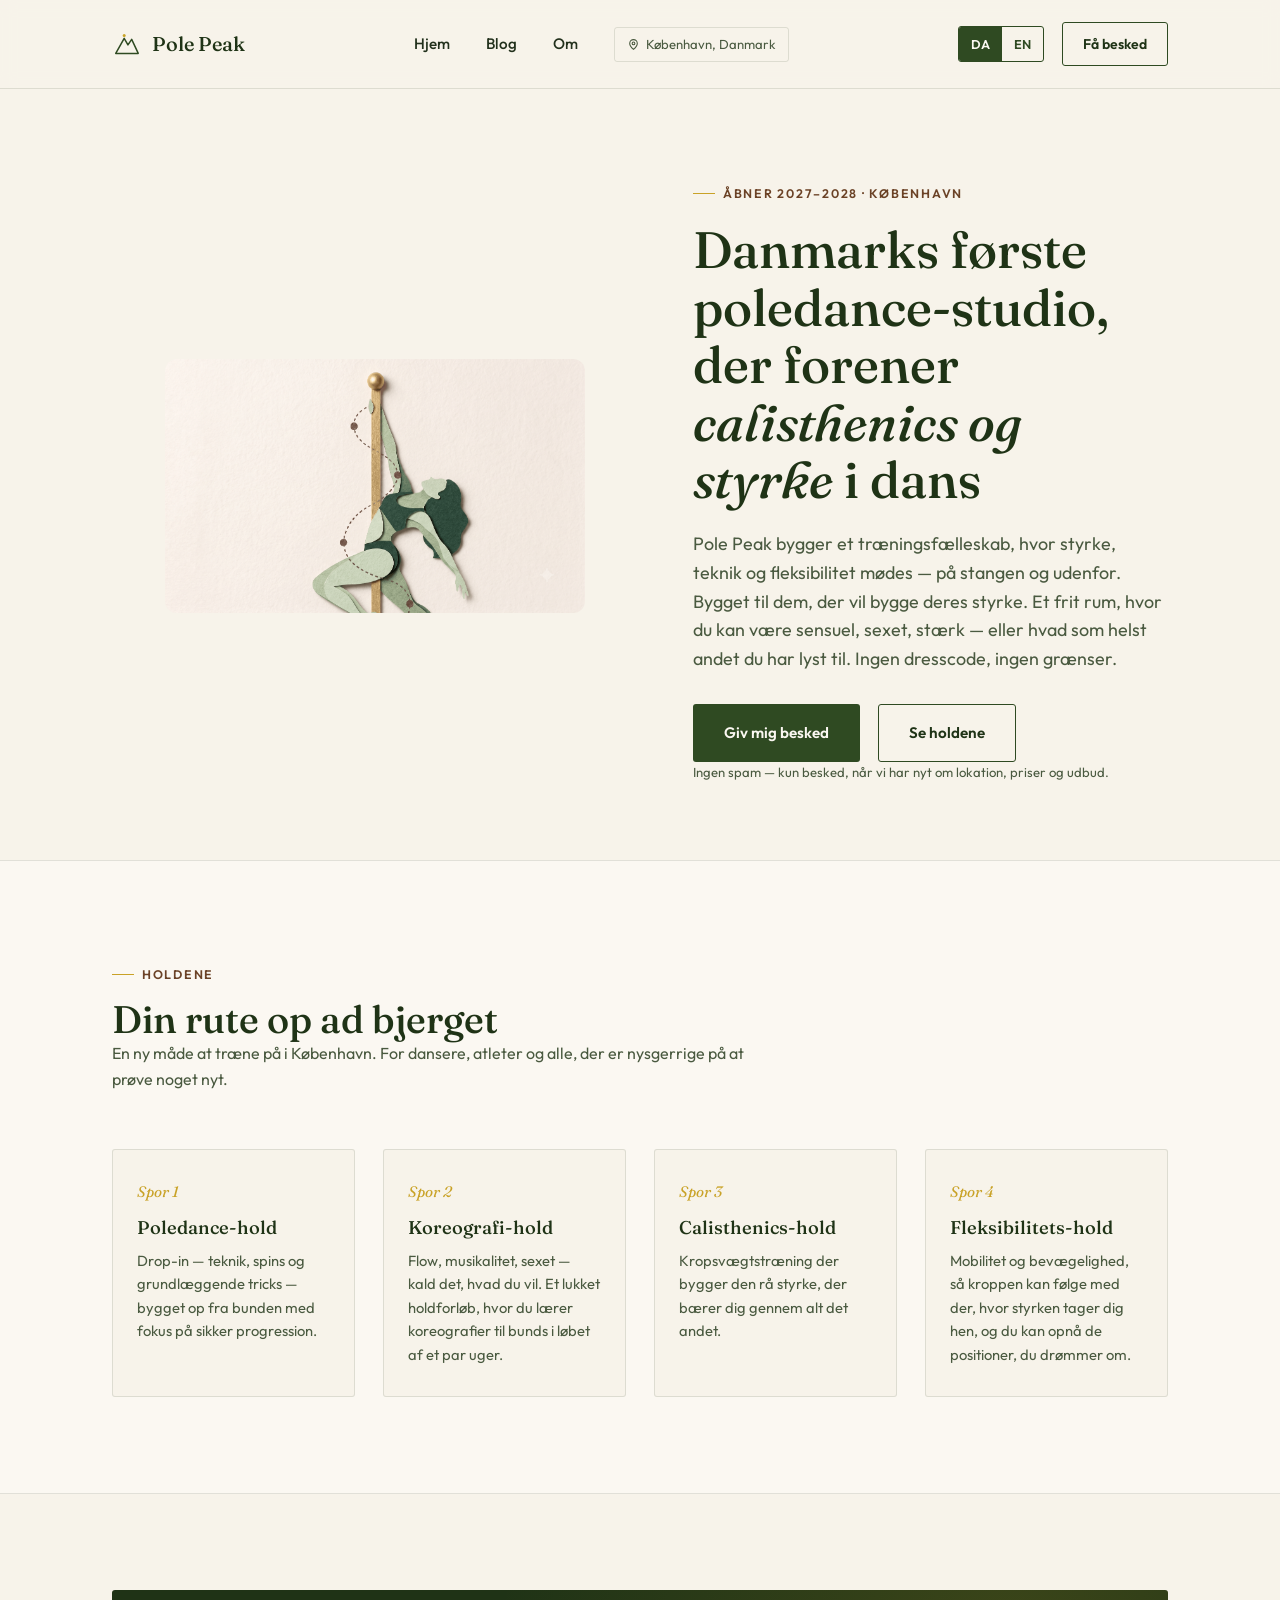
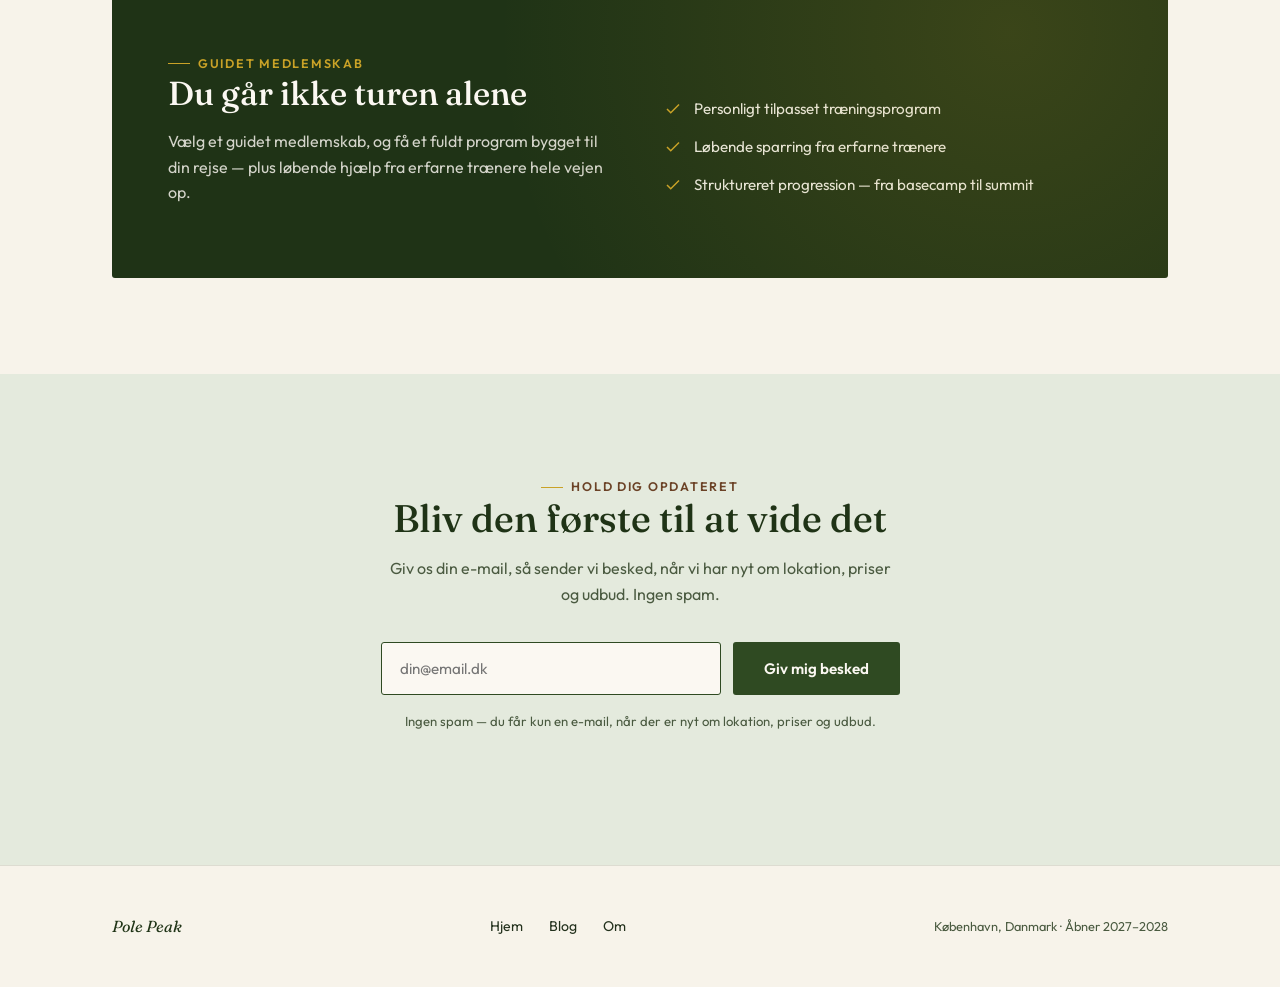
==== index.html @ 41309c57 "update hero" ====
<!DOCTYPE html>
<html lang="da">
<head>
<meta charset="UTF-8">
<meta name="viewport" content="width=device-width, initial-scale=1.0">
<title>Pole Peak København – Danmarks første poledance-studio, der kombinerer calisthenics og styrke for at opbygge ægte styrke på og udenfor stangen</title>
<meta name="description" content="Pole Peak Copenhagen åbner i København 2027–2028. Poledance, koreografi, calisthenics og fleksibilitetshold, plus et guidet medlemskab med fuldt program og erfarne trænere. Få besked, når vi åbner.">
<link rel="canonical" href="https://www.polepeakcph.dk/">
<link rel="alternate" hreflang="da-DK" href="https://www.polepeakcph.dk/">
<link rel="alternate" hreflang="en-DK" href="https://www.polepeakcph.dk/en">
<link rel="alternate" hreflang="x-default" href="https://www.polepeakcph.dk/">

<!-- Open Graph -->
<meta property="og:type" content="website">
<meta property="og:site_name" content="Pole Peak Copenhagen">
<meta property="og:title" content="Pole Peak København – Danmarks første poledance-studio, der kombinerer calisthenics og styrke">
<meta property="og:description" content="Åbner 2027–2028: poledance, koreografi, calisthenics og fleksibilitetshold i København. Guidet medlemskab med fuldt program og erfarne trænere. Få besked, når vi åbner.">
<meta property="og:url" content="https://www.polepeakcph.dk/">
<meta property="og:locale" content="da_DK">
<meta property="og:locale:alternate" content="en_DK">
<meta property="og:image" content="https://www.polepeakcph.dk/images/og-polepeak-copenhagen.jpg">

<!-- Twitter -->
<meta name="twitter:card" content="summary_large_image">
<meta name="twitter:title" content="Pole Peak København – Danmarks første poledance-studio">
<meta name="twitter:description" content="Poledance, koreografi, calisthenics og fleksibilitet i København. Åbner 2027–2028. Få besked, når vi åbner.">
<meta name="twitter:image" content="https://www.polepeakcph.dk/images/og-polepeak-copenhagen.jpg">

<link rel="preconnect" href="https://fonts.googleapis.com">
<link rel="preconnect" href="https://fonts.gstatic.com" crossorigin>
<link href="https://fonts.googleapis.com/css2?family=Fraunces:ital,wght@0,500;1,500&family=Outfit:wght@400;500;600;700&display=swap" rel="stylesheet">
<link rel="stylesheet" href="/site.css">

<script type="application/ld+json">
{
  "@context": "https://schema.org",
  "@type": "ExerciseGym",
  "name": "Pole Peak Copenhagen",
  "url": "https://www.polepeakcph.dk/",
  "description": "Danmarks første poledance-studio, der kombinerer calisthenics og styrke. Poledance, koreografi, calisthenics og fleksibilitetshold i København. Åbner 2027–2028.",
  "address": {
    "@type": "PostalAddress",
    "addressLocality": "København",
    "addressCountry": "DK"
  },
  "areaServed": {
    "@type": "City",
    "name": "København"
  },
  "inLanguage": ["da-DK", "en-DK"],
  "sameAs": []
}
</script>
</head>
<body>

<nav class="nav">
  <div class="container nav-inner">
    <a href="/" class="nav-brand" aria-label="Pole Peak forside">
      <svg viewBox="0 0 32 32" fill="none" xmlns="http://www.w3.org/2000/svg">
        <path d="M4 26L13 10L17 17L21 11L28 26H4Z" stroke="#2F4A22" stroke-width="1.6" stroke-linejoin="round"/>
        <circle cx="13" cy="7" r="1.6" fill="#C9A227"/>
      </svg>
      Pole Peak
    </a>

    <div class="nav-links">
      <a href="/">Hjem</a>
      <a href="/blog">Blog</a>
      <a href="#om">Om</a>
      <span class="nav-location" aria-label="Placering">
        <svg width="13" height="13" viewBox="0 0 24 24" fill="none" stroke="currentColor" stroke-width="2"><path d="M12 21s-7-6.2-7-11a7 7 0 1 1 14 0c0 4.8-7 11-7 11Z"/><circle cx="12" cy="10" r="2.5"/></svg>
        København, Danmark
      </span>
    </div>

    <div class="nav-right">
      <div class="lang-toggle" role="group" aria-label="Vælg sprog">
        <a href="/" class="active" hreflang="da-DK" lang="da">DA</a>
        <a href="/en" hreflang="en-DK" lang="en">EN</a>
      </div>
      <a href="#signup" class="nav-cta">Få besked</a>
      <button class="nav-toggle" aria-label="Åbn menu">
        <svg width="18" height="18" viewBox="0 0 24 24" fill="none" stroke="#2F4A22" stroke-width="2"><path d="M3 6h18M3 12h18M3 18h18"/></svg>
      </button>
    </div>
  </div>
</nav>

<main>

  <!-- HERO -->
  <section class="hero">
    <div class="container hero-inner">
      <div class="hero-copy">
        <span class="eyebrow">Åbner 2027–2028 · København</span>
        <h1>Danmarks første poledance-studio, der forener <span class="italic-accent">calisthenics og styrke</span> i dans</h1>
        <p class="lead">Pole Peak bygger et træningsfælleskab, hvor styrke, teknik og fleksibilitet mødes — på stangen og udenfor. Bygget til dem, der vil bygge deres styrke. Et frit rum, hvor du kan være sensuel, sexet, stærk — eller hvad som helst andet du har lyst til. Ingen dresscode, ingen grænser.</p>
        <div class="hero-actions">
          <a href="#signup" class="btn btn-primary">Giv mig besked</a>
          <a href="#trail" class="btn btn-outline">Se holdene</a>
        </div>
        <p class="hero-note">Ingen spam — kun besked, når vi har nyt om lokation, priser og udbud.</p>
      </div>

     <div class="hero-art">
  <img src="/images/pole-banner.png" alt="Pole dancer i bevægelse, Pole Peak København" width="1200" height="1050" loading="eager" fetchpriority="high">
</div>
      </div>
    </div>
  </section>

  <!-- TRAIL / CLASSES -->
  <section class="trail" id="trail">
    <div class="container">
      <div class="section-head reveal">
        <span class="eyebrow">Holdene</span>
        <h2>Din rute op ad bjerget</h2>
        <p>En ny måde at træne på i København. For dansere, atleter og alle, der er nysgerrige på at prøve noget nyt.</p>
      </div>

      <div class="waypoints">
        <article class="waypoint">
          <span class="waypoint-index">Spor 1</span>
          <h3>Poledance-hold</h3>
          <p>Drop-in — teknik, spins og grundlæggende tricks — bygget op fra bunden med fokus på sikker progression.</p>
        </article>
        <article class="waypoint">
          <span class="waypoint-index">Spor 2</span>
          <h3>Koreografi-hold</h3>
          <p>Flow, musikalitet, sexet — kald det, hvad du vil. Et lukket holdforløb, hvor du lærer koreografier til bunds i løbet af et par uger.</p>
        </article>
        <article class="waypoint">
          <span class="waypoint-index">Spor 3</span>
          <h3>Calisthenics-hold</h3>
          <p>Kropsvægtstræning der bygger den rå styrke, der bærer dig gennem alt det andet.</p>
        </article>
        <article class="waypoint">
          <span class="waypoint-index">Spor 4</span>
          <h3>Fleksibilitets-hold</h3>
          <p>Mobilitet og bevægelighed, så kroppen kan følge med der, hvor styrken tager dig hen, og du kan opnå de positioner, du drømmer om.</p>
        </article>
      </div>
    </div>
  </section>

  <!-- MEMBERSHIP -->
  <section class="membership" id="om">
    <div class="container">
      <div class="membership-card reveal">
        <div>
          <span class="eyebrow" style="color:#C9A227;">Guidet medlemskab</span>
          <h2>Du går ikke turen alene</h2>
          <p>Vælg et guidet medlemskab, og få et fuldt program bygget til din rejse — plus løbende hjælp fra erfarne trænere hele vejen op.</p>
        </div>
        <ul class="membership-list">
          <li>
            <svg viewBox="0 0 24 24" fill="none" stroke="currentColor" stroke-width="2"><path d="M20 6 9 17l-5-5"/></svg>
            Personligt tilpasset træningsprogram
          </li>
          <li>
            <svg viewBox="0 0 24 24" fill="none" stroke="currentColor" stroke-width="2"><path d="M20 6 9 17l-5-5"/></svg>
            Løbende sparring fra erfarne trænere
          </li>
          <li>
            <svg viewBox="0 0 24 24" fill="none" stroke="currentColor" stroke-width="2"><path d="M20 6 9 17l-5-5"/></svg>
            Struktureret progression — fra basecamp til summit
          </li>
        </ul>
      </div>
    </div>
  </section>

  <!-- SIGNUP -->
  <section class="signup" id="signup">
    <div class="container signup-inner reveal">
      <span class="eyebrow" style="justify-content:center;">Hold dig opdateret</span>
      <h2>Bliv den første til at vide det</h2>
      <p class="lead">Giv os din e-mail, så sender vi besked, når vi har nyt om lokation, priser og udbud. Ingen spam.</p>

      <form class="signup-form" name="email-signup" method="POST" data-netlify="true" netlify-honeypot="bot-field" id="signupForm">
        <input type="hidden" name="form-name" value="email-signup">
        <input type="hidden" name="language" value="da">
        <p class="honeypot"><label>Udfyld ikke dette felt: <input name="bot-field"></label></p>
        <input type="email" name="email" placeholder="din@email.dk" required aria-label="E-mailadresse">
        <button type="submit" class="btn btn-primary">Giv mig besked</button>
      </form>
      <div class="signup-confirm" id="signupConfirm">Tak! Vi skriver til dig, så snart vi har nyt.</div>
      <p class="signup-note">Ingen spam — du får kun en e-mail, når der er nyt om lokation, priser og udbud.</p>
    </div>
  </section>

</main>

<footer class="footer">
  <div class="container footer-inner">
    <span class="footer-brand">Pole Peak</span>
    <div class="footer-links">
      <a href="/">Hjem</a>
      <a href="/blog">Blog</a>
      <a href="#om">Om</a>
    </div>
    <span class="footer-meta">København, Danmark · Åbner 2027–2028</span>
  </div>
</footer>

<script>
  // Reveal on scroll
  const revealEls = document.querySelectorAll('.reveal, .waypoint');
  if ('IntersectionObserver' in window && !window.matchMedia('(prefers-reduced-motion: reduce)').matches) {
    const io = new IntersectionObserver((entries) => {
      entries.forEach(entry => {
        if (entry.isIntersecting) {
          entry.target.classList.add('is-visible');
          io.unobserve(entry.target);
        }
      });
    }, { threshold: 0.15 });
    revealEls.forEach(el => io.observe(el));
  } else {
    revealEls.forEach(el => el.classList.add('is-visible'));
  }

  // Signup form — submit to Netlify without leaving the page
  const form = document.getElementById('signupForm');
  const confirm = document.getElementById('signupConfirm');
  if (form) {
    form.addEventListener('submit', function (e) {
      e.preventDefault();
      const data = new FormData(form);
      fetch('/', {
        method: 'POST',
        headers: { 'Content-Type': 'application/x-www-form-urlencoded' },
        body: new URLSearchParams(data).toString()
      })
        .then(() => {
          form.style.display = 'none';
          confirm.classList.add('is-visible');
        })
        .catch(() => {
          alert('Noget gik galt. Prøv igen, eller skriv til os direkte.');
        });
    });
  }
</script>

</body>
</html>
---- site.css ----
/* =========================================================
   Pole Peak — Copenhagen Homepage
   Bright Botanical identity: forest green, wood, cream, sage, gold
   Fonts loaded via <link> in <head>, not here.
   ========================================================= */

:root {
  --forest: #2F4A22;
  --forest-deep: #1F3316;
  --paper: #F7F3EA;
  --cream: #FBF8F2;
  --wood: #8B5E3C;
  --wood-deep: #6B4226;
  --sage: #9CAF88;
  --sage-soft: #E4EADD;
  --gold: #C9A227;
  --ink: #22301C;
  --ink-soft: #4A5A40;
  --line: rgba(34, 48, 28, 0.12);
  --radius: 3px;
  --shadow-soft: 0 12px 32px rgba(31, 51, 22, 0.10);
  --ease: cubic-bezier(0.22, 1, 0.36, 1);
}

* { box-sizing: border-box; }

html { scroll-behavior: smooth; }

body {
  margin: 0;
  background: var(--paper);
  color: var(--ink);
  font-family: 'Outfit', sans-serif;
  font-size: 16px;
  line-height: 1.6;
  -webkit-font-smoothing: antialiased;
  padding-top: 88px;
}

h1, h2, h3, .display {
  font-family: 'Fraunces', serif;
  font-weight: 500;
  color: var(--forest-deep);
  margin: 0;
  line-height: 1.12;
}

.italic-accent {
  font-style: italic;
  font-weight: 500;
}

p { margin: 0 0 1em; color: var(--ink-soft); }

a { color: inherit; text-decoration: none; }

img { max-width: 100%; display: block; }

.container {
  width: 100%;
  max-width: 1120px;
  margin: 0 auto;
  padding: 0 32px;
}

.eyebrow {
  display: inline-flex;
  align-items: center;
  gap: 8px;
  font-family: 'Outfit', sans-serif;
  font-size: 0.78rem;
  font-weight: 600;
  letter-spacing: 0.14em;
  text-transform: uppercase;
  color: var(--wood-deep);
}

.eyebrow::before {
  content: "";
  width: 22px;
  height: 1px;
  background: var(--gold);
}

/* ---------- Nav ---------- */
.nav {
  position: fixed;
  top: 0; left: 0; right: 0;
  z-index: 100;
  background: rgba(247, 243, 234, 0.92);
  backdrop-filter: blur(8px);
  border-bottom: 1px solid var(--line);
}

.nav-inner {
  display: flex;
  align-items: center;
  justify-content: space-between;
  height: 88px;
}

.nav-brand {
  display: flex;
  align-items: center;
  gap: 10px;
  font-family: 'Fraunces', serif;
  font-weight: 500;
  font-size: 1.25rem;
  color: var(--forest-deep);
}

.nav-brand svg { width: 30px; height: 30px; }

.nav-links {
  display: flex;
  align-items: center;
  gap: 36px;
}

.nav-links a {
  font-size: 0.95rem;
  font-weight: 500;
  color: var(--ink);
  position: relative;
  padding: 4px 0;
}

.nav-links a::after {
  content: "";
  position: absolute;
  left: 0; right: 0; bottom: -2px;
  height: 1px;
  background: var(--gold);
  transform: scaleX(0);
  transform-origin: left;
  transition: transform 0.3s var(--ease);
}

.nav-links a:hover::after { transform: scaleX(1); }

.nav-location {
  display: flex;
  align-items: center;
  gap: 6px;
  font-size: 0.82rem;
  color: var(--ink-soft);
  padding: 6px 12px;
  border: 1px solid var(--line);
  border-radius: var(--radius);
}

.nav-right {
  display: flex;
  align-items: center;
  gap: 18px;
}

.lang-toggle {
  display: flex;
  border: 1px solid var(--forest);
  border-radius: var(--radius);
  overflow: hidden;
  font-size: 0.8rem;
  font-weight: 600;
}

.lang-toggle a {
  padding: 7px 12px;
  color: var(--forest);
}

.lang-toggle a.active {
  background: var(--forest);
  color: var(--cream);
}

.nav-cta {
  padding: 10px 20px;
  border: 1px solid var(--forest);
  border-radius: var(--radius);
  font-size: 0.88rem;
  font-weight: 600;
  color: var(--forest-deep);
  transition: background 0.25s var(--ease), color 0.25s var(--ease);
}

.nav-cta:hover { background: var(--forest); color: var(--cream); }

.nav-toggle { display: none; }

/* ---------- Buttons ---------- */
.btn {
  display: inline-flex;
  align-items: center;
  justify-content: center;
  gap: 10px;
  padding: 16px 30px;
  border-radius: var(--radius);
  font-family: 'Outfit', sans-serif;
  font-weight: 600;
  font-size: 0.95rem;
  cursor: pointer;
  border: 1px solid transparent;
  transition: transform 0.25s var(--ease), background 0.25s var(--ease), color 0.25s var(--ease), border-color 0.25s var(--ease);
}

.btn-primary {
  background: var(--forest);
  color: var(--cream);
}

.btn-primary:hover { background: var(--forest-deep); transform: translateY(-1px); }

.btn-outline {
  background: transparent;
  border-color: var(--forest);
  color: var(--forest-deep);
}

.btn-outline:hover { background: var(--forest); color: var(--cream); }

/* ---------- Hero ---------- */
.hero {
  padding: 88px 0 64px;
  position: relative;
  overflow: hidden;
}

.hero-inner {
  display: grid;
  grid-template-columns: 1.05fr 0.95fr;
  gap: 56px;
  align-items: center;
}

.hero-copy h1 {
  font-size: clamp(2.2rem, 4vw, 3.4rem);
  margin: 18px 0 22px;
}

.hero-copy p.lead {
  font-size: 1.12rem;
  max-width: 46ch;
  margin-bottom: 30px;
}

.hero-actions {
  display: flex;
  align-items: center;
  gap: 18px;
  flex-wrap: wrap;
}

.hero-note {
  font-size: 0.82rem;
  color: var(--ink-soft);
}

.hero-art {
  position: relative;
}

.hero-art img { width: 100%; height: auto; display: block; border-radius: 12px; }
.hero-art { order: -1; max-width: 420px; margin: 0 auto; }

/* ---------- Trail / classes section ---------- */
.trail {
  padding: 96px 0;
  background: var(--cream);
  border-top: 1px solid var(--line);
  border-bottom: 1px solid var(--line);
}

.section-head {
  max-width: 640px;
  margin: 0 0 56px;
}

.section-head h2 {
  font-size: clamp(1.8rem, 3vw, 2.4rem);
  margin-top: 14px;
}

.waypoints {
  display: grid;
  grid-template-columns: repeat(4, 1fr);
  gap: 28px;
  counter-reset: waypoint;
}

.waypoint {
  padding: 30px 24px;
  background: var(--paper);
  border: 1px solid var(--line);
  border-radius: var(--radius);
  position: relative;
  opacity: 0;
  transform: translateY(18px);
  transition: opacity 0.6s var(--ease), transform 0.6s var(--ease);
}

.waypoint.is-visible { opacity: 1; transform: translateY(0); }

.waypoint-index {
  font-family: 'Fraunces', serif;
  font-style: italic;
  font-size: 0.95rem;
  color: var(--gold);
  margin-bottom: 14px;
  display: block;
}

.waypoint h3 {
  font-size: 1.15rem;
  margin-bottom: 10px;
}

.waypoint p { font-size: 0.92rem; margin: 0; }

/* ---------- Membership ---------- */
.membership {
  padding: 96px 0;
}

.membership-card {
  background: var(--forest-deep);
  color: var(--cream);
  border-radius: var(--radius);
  padding: 56px;
  display: grid;
  grid-template-columns: 1fr 1fr;
  gap: 48px;
  align-items: center;
  position: relative;
  overflow: hidden;
}

.membership-card::before {
  content: "";
  position: absolute;
  inset: 0;
  background: radial-gradient(circle at 85% 15%, rgba(201, 162, 39, 0.16), transparent 55%);
  pointer-events: none;
}

.membership-card h2 {
  color: var(--cream);
  font-size: clamp(1.7rem, 2.6vw, 2.1rem);
  margin-bottom: 18px;
}

.membership-card p {
  color: rgba(251, 248, 242, 0.82);
}

.membership-list {
  list-style: none;
  margin: 26px 0 0;
  padding: 0;
  display: grid;
  gap: 14px;
}

.membership-list li {
  display: flex;
  align-items: flex-start;
  gap: 12px;
  font-size: 0.95rem;
  color: rgba(251, 248, 242, 0.92);
}

.membership-list svg {
  flex-shrink: 0;
  width: 18px;
  height: 18px;
  margin-top: 3px;
  color: var(--gold);
}

/* ---------- Signup ---------- */
.signup {
  padding: 96px 0 120px;
  background: var(--sage-soft);
}

.signup-inner {
  max-width: 620px;
  margin: 0 auto;
  text-align: center;
}

.signup h2 { font-size: clamp(1.9rem, 3vw, 2.5rem); margin-bottom: 16px; }

.signup p.lead {
  max-width: 46ch;
  margin: 0 auto 34px;
}

.signup-form {
  display: flex;
  gap: 12px;
  justify-content: center;
  flex-wrap: wrap;
}

.signup-form input[type="email"] {
  flex: 1 1 280px;
  max-width: 340px;
  padding: 15px 18px;
  border: 1px solid var(--forest);
  border-radius: var(--radius);
  font-family: 'Outfit', sans-serif;
  font-size: 0.95rem;
  background: var(--cream);
  color: var(--ink);
}

.signup-form input[type="email"]:focus,
.nav-links a:focus-visible,
.btn:focus-visible,
.lang-toggle a:focus-visible {
  outline: 2px solid var(--gold);
  outline-offset: 2px;
}

.signup-note {
  margin-top: 16px;
  font-size: 0.82rem;
  color: var(--ink-soft);
}

.signup-confirm {
  display: none;
  padding: 22px 26px;
  background: var(--forest);
  color: var(--cream);
  border-radius: var(--radius);
  font-size: 0.95rem;
}

.signup-confirm.is-visible { display: block; }

.honeypot { position: absolute; left: -9999px; }

/* ---------- Footer ---------- */
.footer {
  padding: 48px 0;
  border-top: 1px solid var(--line);
}

.footer-inner {
  display: flex;
  align-items: center;
  justify-content: space-between;
  flex-wrap: wrap;
  gap: 18px;
}

.footer-brand {
  font-family: 'Fraunces', serif;
  font-style: italic;
  color: var(--forest-deep);
}

.footer-links {
  display: flex;
  gap: 26px;
  font-size: 0.88rem;
}

.footer-meta {
  font-size: 0.8rem;
  color: var(--ink-soft);
}

/* ---------- Reveal animation ---------- */
.reveal {
  opacity: 0;
  transform: translateY(16px);
  transition: opacity 0.7s var(--ease), transform 0.7s var(--ease);
}

.reveal.is-visible { opacity: 1; transform: translateY(0); }

@media (prefers-reduced-motion: reduce) {
  html { scroll-behavior: auto; }
  .reveal, .waypoint {
    opacity: 1 !important;
    transform: none !important;
    transition: none !important;
  }
  .btn:hover, .nav-cta:hover { transform: none; }
}

/* ---------- Page hero (Blog, About, etc.) ---------- */
.page-hero {
  padding: 64px 0 40px;
}

.page-hero h1 {
  font-size: clamp(2rem, 3.6vw, 2.9rem);
  margin: 14px 0 18px;
}

.page-hero p.lead {
  max-width: 58ch;
  font-size: 1.08rem;
}

/* ---------- Blog filters ---------- */
.blog-filters {
  display: flex;
  flex-wrap: wrap;
  gap: 10px;
  margin: 8px 0 48px;
}

.filter-chip {
  font-family: 'Outfit', sans-serif;
  padding: 9px 18px;
  border: 1px solid var(--forest);
  border-radius: 999px;
  font-size: 0.85rem;
  font-weight: 600;
  color: var(--forest-deep);
  background: transparent;
  cursor: pointer;
  transition: background 0.25s var(--ease), color 0.25s var(--ease);
}

.filter-chip:hover { background: var(--sage-soft); }

.filter-chip.active {
  background: var(--forest);
  color: var(--cream);
}

.filter-chip:focus-visible {
  outline: 2px solid var(--gold);
  outline-offset: 2px;
}

/* ---------- Blog grid ---------- */
.blog-grid {
  display: grid;
  grid-template-columns: repeat(3, 1fr);
  gap: 28px;
  padding-bottom: 100px;
}

.blog-card {
  display: flex;
  flex-direction: column;
  background: var(--cream);
  border: 1px solid var(--line);
  border-radius: var(--radius);
  overflow: hidden;
  opacity: 0;
  transform: translateY(18px);
  transition: opacity 0.6s var(--ease), transform 0.6s var(--ease);
}

.blog-card.is-visible { opacity: 1; transform: translateY(0); }

.blog-card.is-hidden { display: none; }

.blog-card-art {
  aspect-ratio: 16 / 10;
  background: var(--sage-soft);
  display: flex;
  align-items: center;
  justify-content: center;
}

.blog-card-art svg {
  width: 44%;
  height: 44%;
  color: var(--forest);
}

.blog-card-body {
  padding: 24px 24px 28px;
  display: flex;
  flex-direction: column;
  gap: 12px;
  flex: 1;
}

.blog-tag {
  align-self: flex-start;
  font-family: 'Outfit', sans-serif;
  font-size: 0.7rem;
  font-weight: 700;
  letter-spacing: 0.05em;
  text-transform: uppercase;
  color: var(--wood-deep);
  background: var(--sage-soft);
  padding: 5px 10px;
  border-radius: 999px;
}

.blog-card h3 {
  font-size: 1.14rem;
  line-height: 1.3;
}

.blog-card p.excerpt {
  font-size: 0.92rem;
  margin: 0;
  flex: 1;
}

.blog-card-meta {
  font-size: 0.78rem;
  color: var(--ink-soft);
}

.blog-read-more {
  font-size: 0.85rem;
  font-weight: 600;
  color: var(--forest-deep);
  display: inline-flex;
  align-items: center;
  gap: 6px;
}

.blog-read-more svg {
  width: 14px;
  height: 14px;
  transition: transform 0.25s var(--ease);
}

.blog-card:hover .blog-read-more svg { transform: translateX(3px); }

.blog-empty {
  display: none;
  padding: 30px 0 60px;
  color: var(--ink-soft);
}

.blog-empty.is-visible { display: block; }

/* ---------- Responsive ---------- */
@media (max-width: 980px) {
  .hero-inner { grid-template-columns: 1fr; }
  .hero-art { order: -1; max-width: 420px; margin: 0 auto; }
  .waypoints { grid-template-columns: repeat(2, 1fr); }
  .membership-card { grid-template-columns: 1fr; padding: 40px; }
  .blog-grid { grid-template-columns: repeat(2, 1fr); }
}

@media (max-width: 720px) {
  body { padding-top: 72px; }
  .nav-inner { height: 72px; }
  .nav-links, .nav-location { display: none; }
  .nav-toggle {
    display: inline-flex;
    align-items: center;
    justify-content: center;
    width: 40px; height: 40px;
    border: 1px solid var(--line);
    border-radius: var(--radius);
  }
  .container { padding: 0 22px; }
  .waypoints { grid-template-columns: 1fr; }
  .signup-form { flex-direction: column; align-items: stretch; }
  .signup-form input[type="email"] { max-width: none; }
  .blog-grid { grid-template-columns: 1fr; }
}
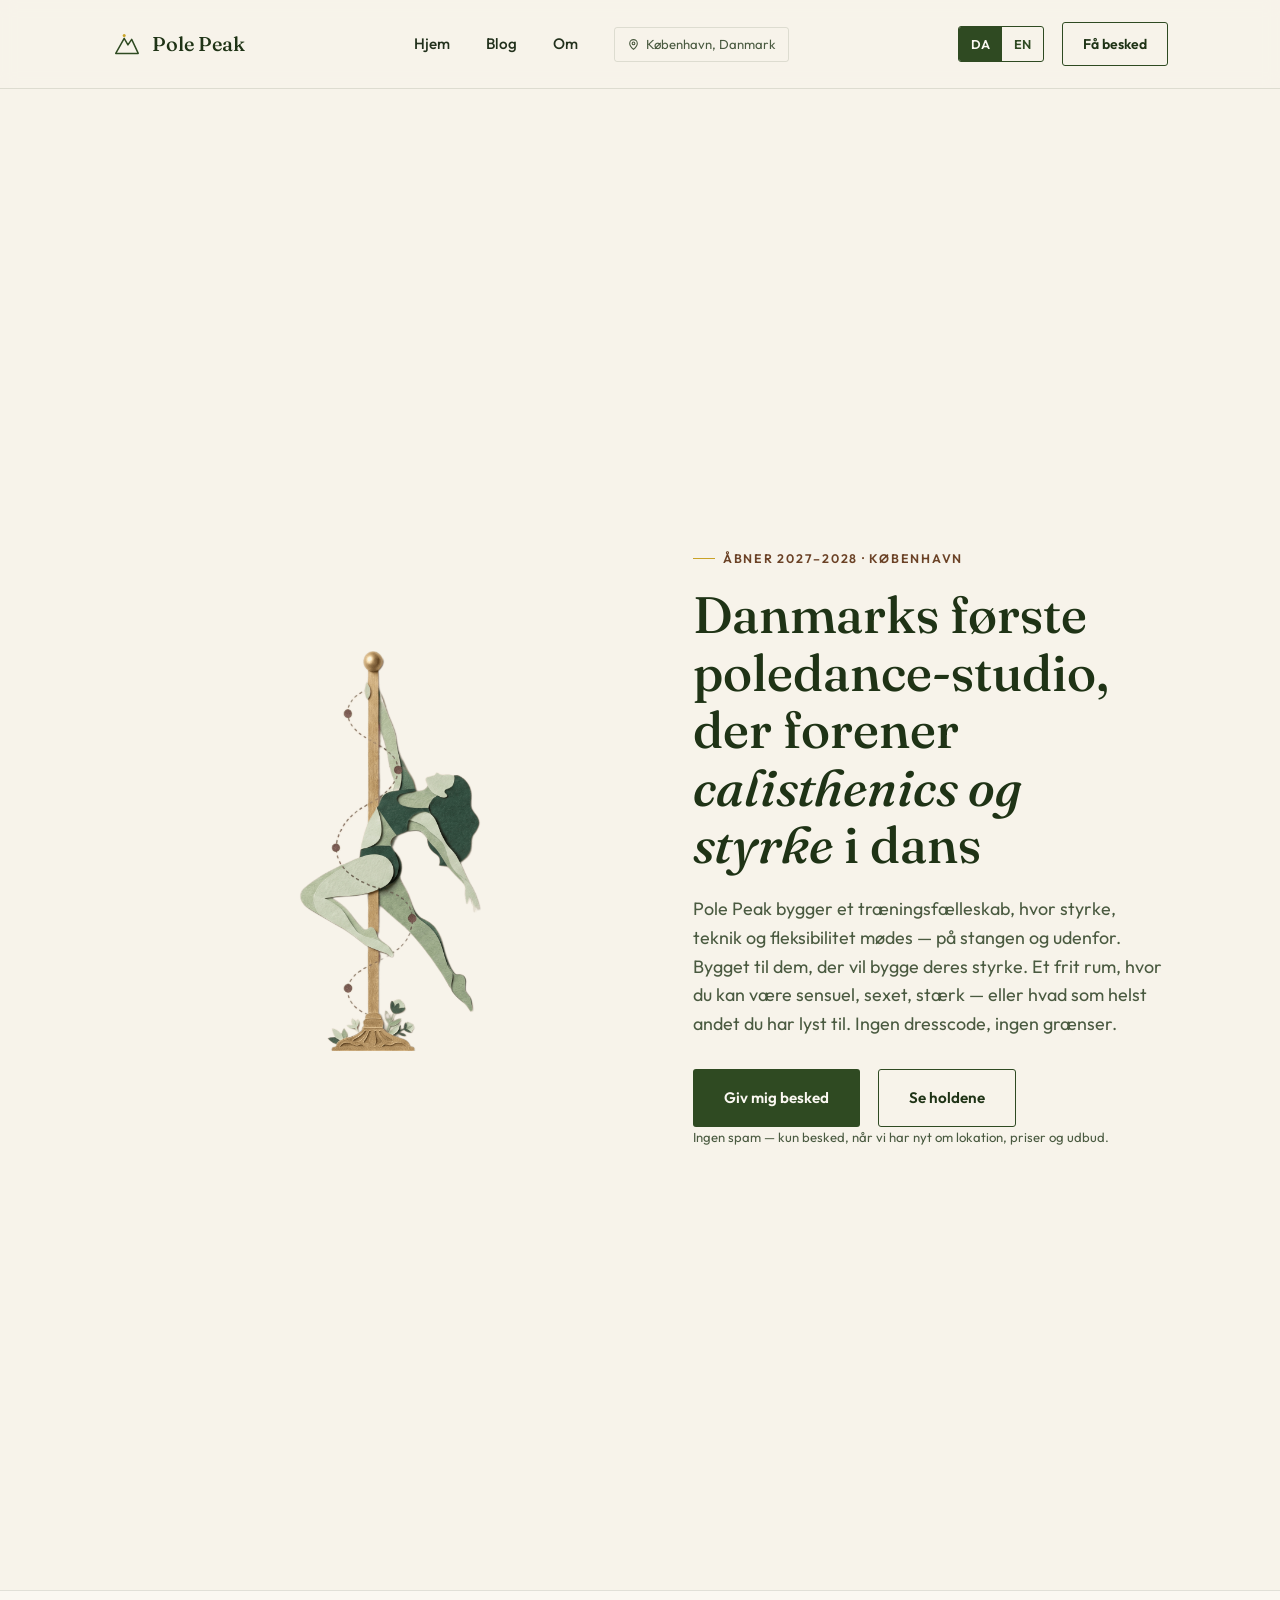
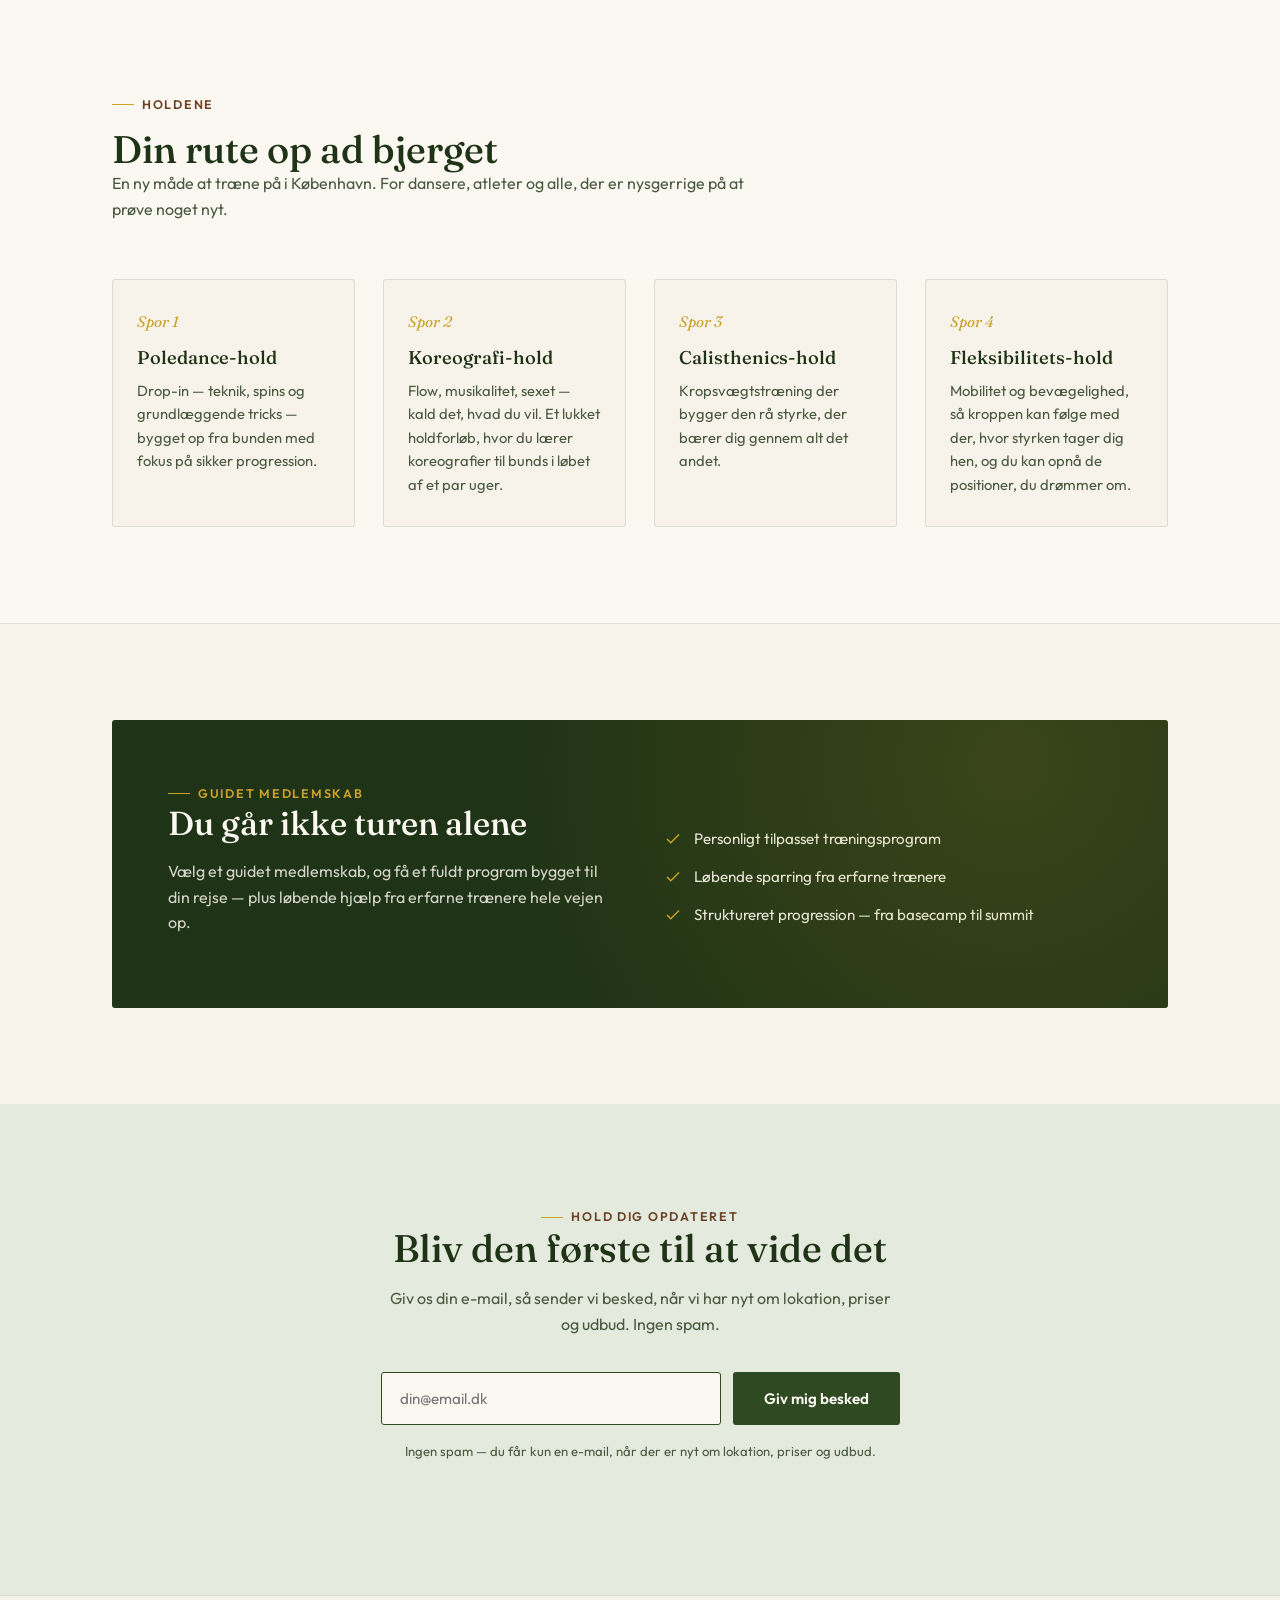
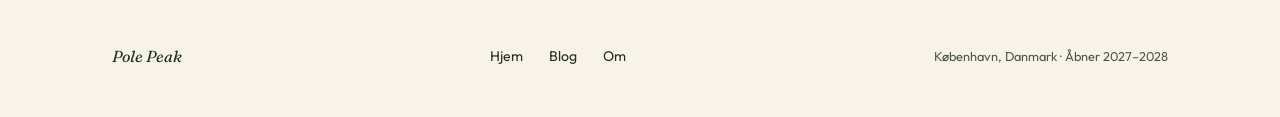
==== commit 5bf66131: "dd" ====
--- a/index.html
+++ b/index.html
@@ -104,8 +104,7 @@
       </div>
 
      <div class="hero-art">
-  <img src="/images/pole-banner.png" alt="Pole dancer i bevægelse, Pole Peak København" width="1200" height="1050" loading="eager" fetchpriority="high">
-</div>
+<img src="/images/pole-banner.png" alt="Illustration af poledanser, Pole Peak København" width="1080" height="1350" loading="eager" fetchpriority="high"></div>
       </div>
     </div>
   </section>
--- a/site.css
+++ b/site.css
@@ -260,9 +260,15 @@
   position: relative;
 }
 
-.hero-art img { width: 100%; height: auto; display: block; border-radius: 12px; }
-.hero-art { order: -1; max-width: 420px; margin: 0 auto; }
-
+.hero-art img {
+  width: 100%;
+  max-width: 480px;
+  aspect-ratio: 4 / 5;
+  object-fit: contain;
+  object-position: center;
+  display: block;
+}
+.hero-art { order: -1; max-width: 320px; margin: 0 auto; aspect-ratio: 4 / 5; }
 /* ---------- Trail / classes section ---------- */
 .trail {
   padding: 96px 0;
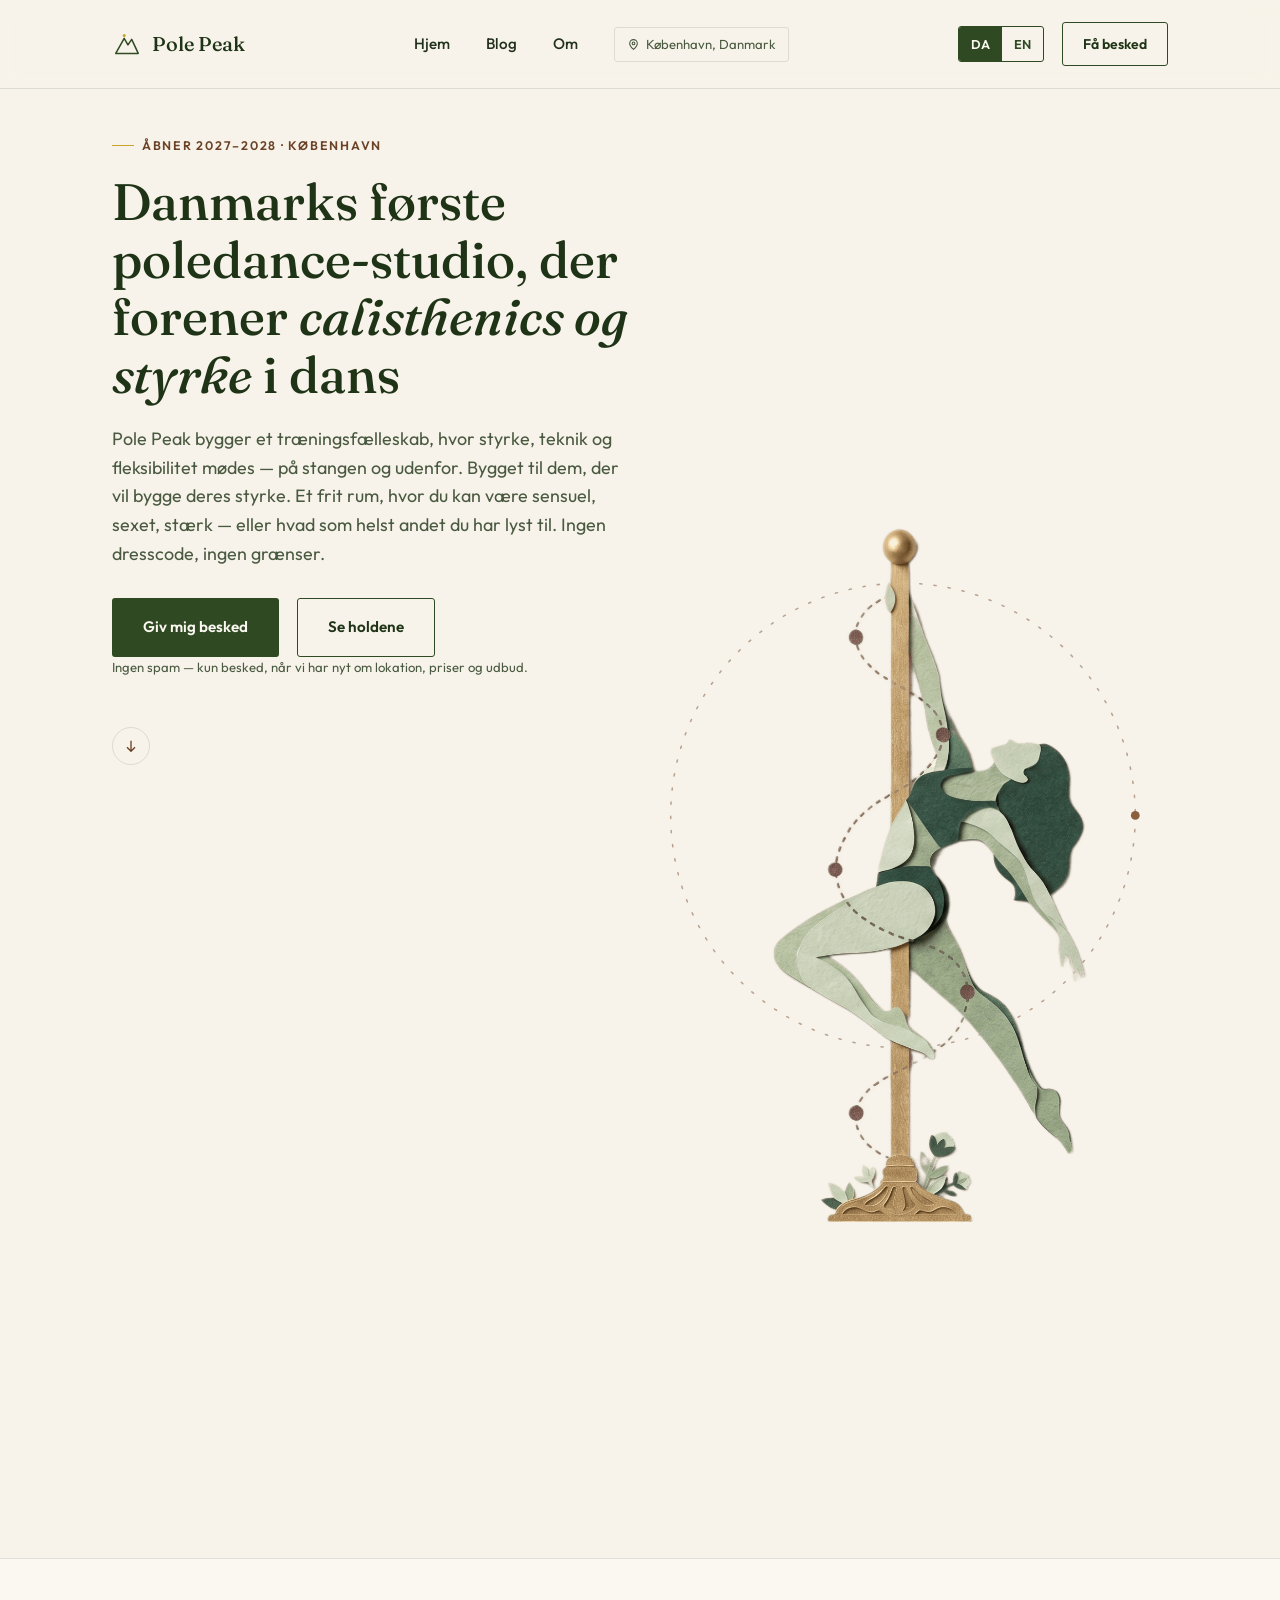
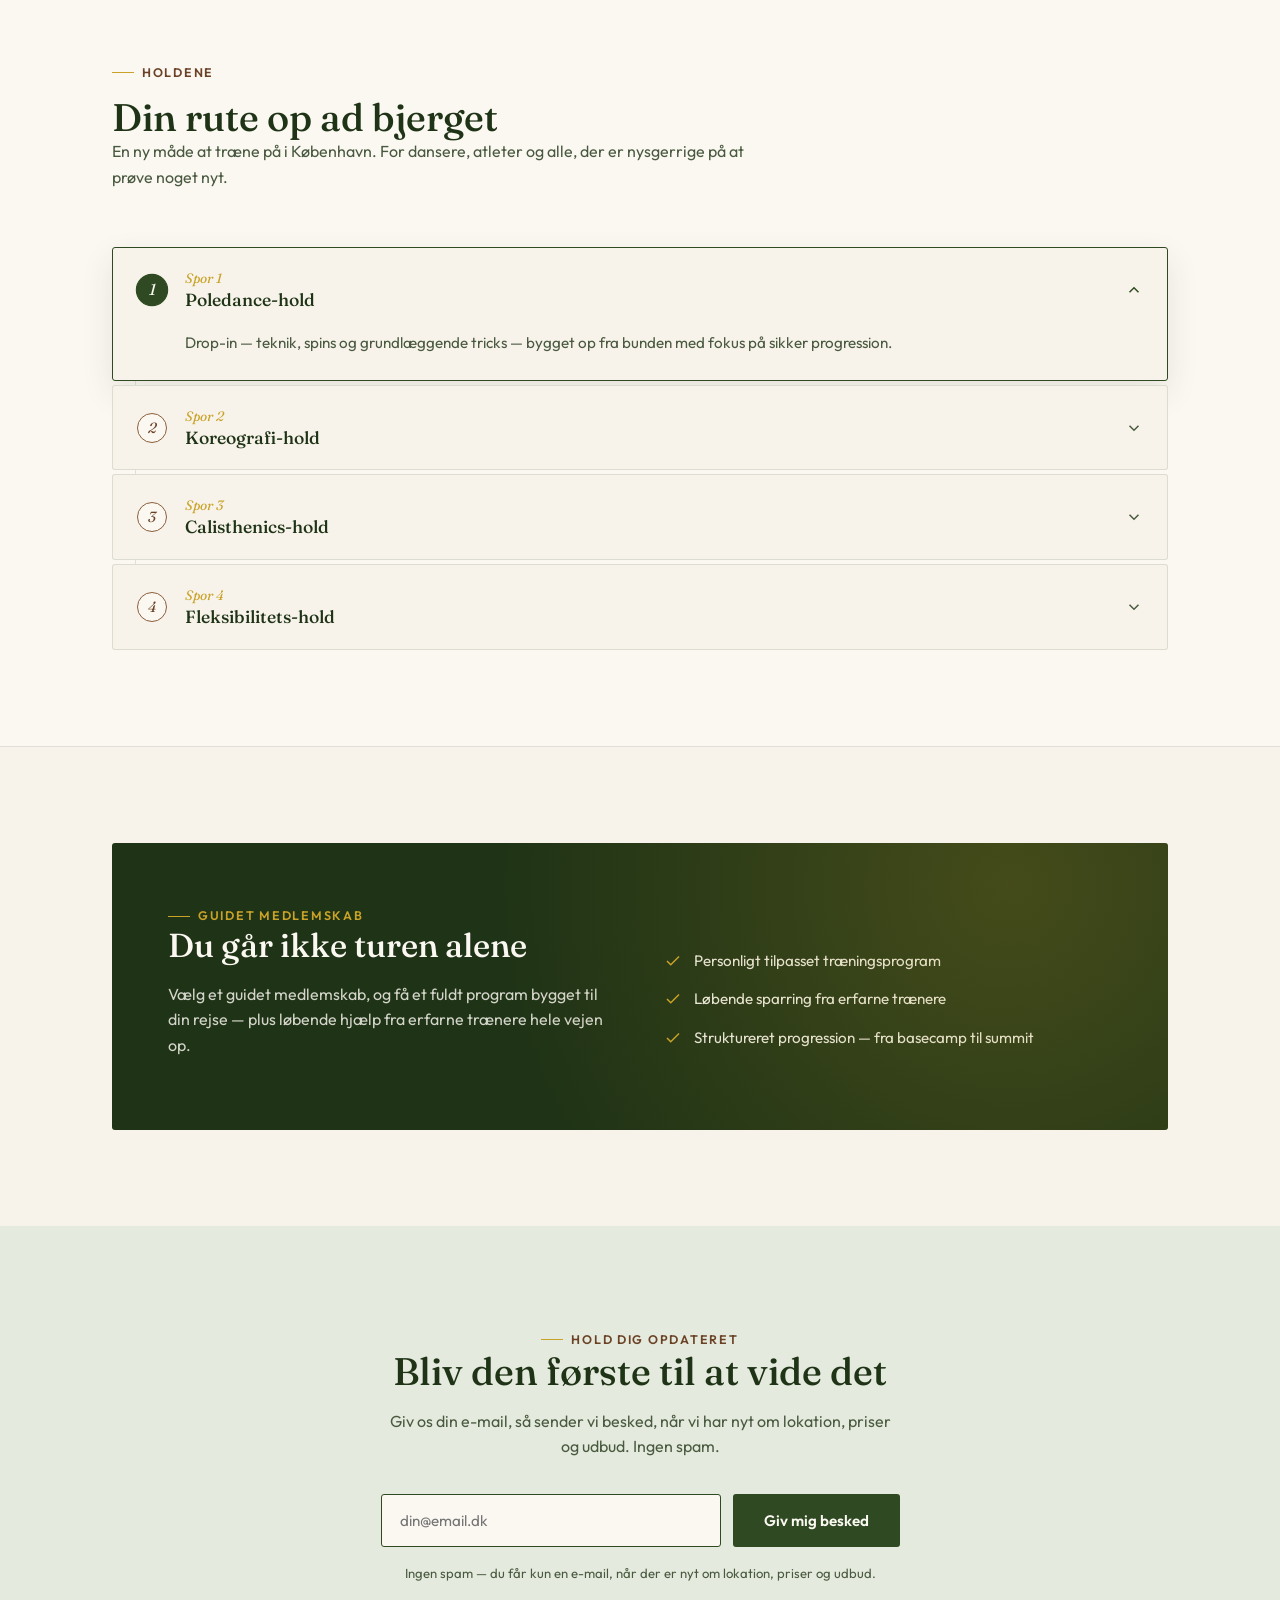
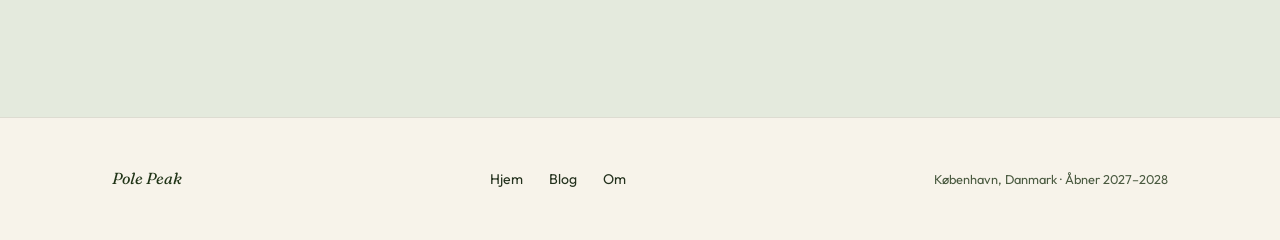
==== commit 0d8f51b3: "new home" ====
--- a/index.html
+++ b/index.html
@@ -54,6 +54,8 @@
 </head>
 <body>
 
+<div class="scroll-progress" aria-hidden="true"></div>
+
 <nav class="nav">
   <div class="container nav-inner">
     <a href="/" class="nav-brand" aria-label="Pole Peak forside">
@@ -101,10 +103,23 @@
           <a href="#trail" class="btn btn-outline">Se holdene</a>
         </div>
         <p class="hero-note">Ingen spam — kun besked, når vi har nyt om lokation, priser og udbud.</p>
-      </div>
-
-     <div class="hero-art">
-<img src="/images/pole-banner.png" alt="Illustration af poledanser, Pole Peak København" width="1080" height="1350" loading="eager" fetchpriority="high"></div>
+        <a href="#trail" class="hero-scrollcue" aria-label="Scroll til holdene">
+          <svg viewBox="0 0 24 24" fill="none" stroke="currentColor" stroke-width="2"><path d="M12 4v16M6 14l6 6 6-6"/></svg>
+        </a>
+      </div>
+
+      <div class="hero-visual">
+        <div class="hero-orbit" aria-hidden="true">
+          <svg viewBox="0 0 460 460" xmlns="http://www.w3.org/2000/svg">
+            <circle cx="230" cy="230" r="212" fill="none" style="stroke:var(--wood-deep)" stroke-width="1.4" stroke-dasharray="2 11" stroke-linecap="round" opacity="0.45"/>
+            <circle cx="230" cy="16" r="5" style="fill:var(--gold)"/>
+            <circle cx="442" cy="230" r="4" style="fill:var(--wood)"/>
+            <circle cx="230" cy="444" r="4" style="fill:var(--sage)"/>
+          </svg>
+        </div>
+        <div class="hero-art">
+          <img src="/images/pole-banner.png" alt="Illustration af poledanser, Pole Peak København" width="1080" height="1350" loading="eager" fetchpriority="high">
+        </div>
       </div>
     </div>
   </section>
@@ -118,27 +133,72 @@
         <p>En ny måde at træne på i København. For dansere, atleter og alle, der er nysgerrige på at prøve noget nyt.</p>
       </div>
 
-      <div class="waypoints">
-        <article class="waypoint">
-          <span class="waypoint-index">Spor 1</span>
-          <h3>Poledance-hold</h3>
-          <p>Drop-in — teknik, spins og grundlæggende tricks — bygget op fra bunden med fokus på sikker progression.</p>
-        </article>
-        <article class="waypoint">
-          <span class="waypoint-index">Spor 2</span>
-          <h3>Koreografi-hold</h3>
-          <p>Flow, musikalitet, sexet — kald det, hvad du vil. Et lukket holdforløb, hvor du lærer koreografier til bunds i løbet af et par uger.</p>
-        </article>
-        <article class="waypoint">
-          <span class="waypoint-index">Spor 3</span>
-          <h3>Calisthenics-hold</h3>
-          <p>Kropsvægtstræning der bygger den rå styrke, der bærer dig gennem alt det andet.</p>
-        </article>
-        <article class="waypoint">
-          <span class="waypoint-index">Spor 4</span>
-          <h3>Fleksibilitets-hold</h3>
-          <p>Mobilitet og bevægelighed, så kroppen kan følge med der, hvor styrken tager dig hen, og du kan opnå de positioner, du drømmer om.</p>
-        </article>
+      <div class="trailmap reveal">
+        <div class="trailmap-items">
+          <article class="trailmap-item is-active">
+            <button class="trailmap-toggle" aria-expanded="true" aria-controls="trail-panel-1">
+              <span class="trailmap-marker">1</span>
+              <span class="trailmap-toggle-text">
+                <span class="trailmap-label">Spor 1</span>
+                <h3>Poledance-hold</h3>
+              </span>
+              <svg class="trailmap-chevron" viewBox="0 0 24 24" fill="none" stroke="currentColor" stroke-width="2"><path d="M6 9l6 6 6-6"/></svg>
+            </button>
+            <div class="trailmap-panel-wrap is-active">
+              <div class="trailmap-panel-inner">
+                <p class="trailmap-panel" id="trail-panel-1">Drop-in — teknik, spins og grundlæggende tricks — bygget op fra bunden med fokus på sikker progression.</p>
+              </div>
+            </div>
+          </article>
+
+          <article class="trailmap-item">
+            <button class="trailmap-toggle" aria-expanded="false" aria-controls="trail-panel-2">
+              <span class="trailmap-marker">2</span>
+              <span class="trailmap-toggle-text">
+                <span class="trailmap-label">Spor 2</span>
+                <h3>Koreografi-hold</h3>
+              </span>
+              <svg class="trailmap-chevron" viewBox="0 0 24 24" fill="none" stroke="currentColor" stroke-width="2"><path d="M6 9l6 6 6-6"/></svg>
+            </button>
+            <div class="trailmap-panel-wrap">
+              <div class="trailmap-panel-inner">
+                <p class="trailmap-panel" id="trail-panel-2">Flow, musikalitet, sexet — kald det, hvad du vil. Et lukket holdforløb, hvor du lærer koreografier til bunds i løbet af et par uger.</p>
+              </div>
+            </div>
+          </article>
+
+          <article class="trailmap-item">
+            <button class="trailmap-toggle" aria-expanded="false" aria-controls="trail-panel-3">
+              <span class="trailmap-marker">3</span>
+              <span class="trailmap-toggle-text">
+                <span class="trailmap-label">Spor 3</span>
+                <h3>Calisthenics-hold</h3>
+              </span>
+              <svg class="trailmap-chevron" viewBox="0 0 24 24" fill="none" stroke="currentColor" stroke-width="2"><path d="M6 9l6 6 6-6"/></svg>
+            </button>
+            <div class="trailmap-panel-wrap">
+              <div class="trailmap-panel-inner">
+                <p class="trailmap-panel" id="trail-panel-3">Kropsvægtstræning der bygger den rå styrke, der bærer dig gennem alt det andet.</p>
+              </div>
+            </div>
+          </article>
+
+          <article class="trailmap-item">
+            <button class="trailmap-toggle" aria-expanded="false" aria-controls="trail-panel-4">
+              <span class="trailmap-marker">4</span>
+              <span class="trailmap-toggle-text">
+                <span class="trailmap-label">Spor 4</span>
+                <h3>Fleksibilitets-hold</h3>
+              </span>
+              <svg class="trailmap-chevron" viewBox="0 0 24 24" fill="none" stroke="currentColor" stroke-width="2"><path d="M6 9l6 6 6-6"/></svg>
+            </button>
+            <div class="trailmap-panel-wrap">
+              <div class="trailmap-panel-inner">
+                <p class="trailmap-panel" id="trail-panel-4">Mobilitet og bevægelighed, så kroppen kan følge med der, hvor styrken tager dig hen, og du kan opnå de positioner, du drømmer om.</p>
+              </div>
+            </div>
+          </article>
+        </div>
       </div>
     </div>
   </section>
@@ -204,8 +264,22 @@
 </footer>
 
 <script>
+  document.body.classList.add('js-ready');
+
+  // Scroll progress bar
+  const scrollBar = document.querySelector('.scroll-progress');
+  function updateScrollProgress() {
+    if (!scrollBar) return;
+    const h = document.documentElement;
+    const max = h.scrollHeight - h.clientHeight;
+    const pct = max > 0 ? (h.scrollTop / max) * 100 : 0;
+    scrollBar.style.width = pct + '%';
+  }
+  window.addEventListener('scroll', updateScrollProgress, { passive: true });
+  updateScrollProgress();
+
   // Reveal on scroll
-  const revealEls = document.querySelectorAll('.reveal, .waypoint');
+  const revealEls = document.querySelectorAll('.reveal');
   if ('IntersectionObserver' in window && !window.matchMedia('(prefers-reduced-motion: reduce)').matches) {
     const io = new IntersectionObserver((entries) => {
       entries.forEach(entry => {
@@ -219,6 +293,54 @@
   } else {
     revealEls.forEach(el => el.classList.add('is-visible'));
   }
+
+  // Hero visual — subtle pointer parallax tilt
+  const heroVisual = document.querySelector('.hero-visual');
+  const heroArt = heroVisual ? heroVisual.querySelector('.hero-art') : null;
+  if (heroVisual && heroArt && window.matchMedia('(pointer: fine)').matches && !window.matchMedia('(prefers-reduced-motion: reduce)').matches) {
+    heroVisual.addEventListener('mousemove', (e) => {
+      const rect = heroVisual.getBoundingClientRect();
+      const px = (e.clientX - rect.left) / rect.width - 0.5;
+      const py = (e.clientY - rect.top) / rect.height - 0.5;
+      heroArt.style.transform = `rotateY(${px * 9}deg) rotateX(${py * -9}deg)`;
+    });
+    heroVisual.addEventListener('mouseleave', () => {
+      heroArt.style.transform = 'rotateY(0deg) rotateX(0deg)';
+    });
+  }
+
+  // Membership card — cursor spotlight
+  const membershipCard = document.querySelector('.membership-card');
+  if (membershipCard && window.matchMedia('(pointer: fine)').matches) {
+    membershipCard.classList.add('has-spotlight');
+    membershipCard.addEventListener('mousemove', (e) => {
+      const rect = membershipCard.getBoundingClientRect();
+      const x = ((e.clientX - rect.left) / rect.width * 100).toFixed(1);
+      const y = ((e.clientY - rect.top) / rect.height * 100).toFixed(1);
+      membershipCard.style.setProperty('--spot-x', x + '%');
+      membershipCard.style.setProperty('--spot-y', y + '%');
+    });
+  }
+
+  // Trailmap — accordion
+  const trailItems = document.querySelectorAll('.trailmap-item');
+  trailItems.forEach(item => {
+    const toggle = item.querySelector('.trailmap-toggle');
+    const wrap = item.querySelector('.trailmap-panel-wrap');
+    toggle.addEventListener('click', () => {
+      const willOpen = !item.classList.contains('is-active');
+      trailItems.forEach(other => {
+        other.classList.remove('is-active');
+        other.querySelector('.trailmap-toggle').setAttribute('aria-expanded', 'false');
+        other.querySelector('.trailmap-panel-wrap').classList.remove('is-active');
+      });
+      if (willOpen) {
+        item.classList.add('is-active');
+        toggle.setAttribute('aria-expanded', 'true');
+        wrap.classList.add('is-active');
+      }
+    });
+  });
 
   // Signup form — submit to Netlify without leaving the page
   const form = document.getElementById('signupForm');
--- a/site.css
+++ b/site.css
@@ -221,7 +221,7 @@
 
 /* ---------- Hero ---------- */
 .hero {
-  padding: 88px 0 64px;
+  padding: 40px 0 64px;
   position: relative;
   overflow: hidden;
 }
@@ -230,7 +230,9 @@
   display: grid;
   grid-template-columns: 1.05fr 0.95fr;
   gap: 56px;
-  align-items: center;
+  align-items: start; /* was: center — was causing the shorter text column to be
+                          vertically centered against the taller image column,
+                          leaving dead space above/below the text */
 }
 
 .hero-copy h1 {
@@ -258,17 +260,28 @@
 
 .hero-art {
   position: relative;
+  align-self: start;
+  margin-top: 8px;
+  max-width: 420px;
+  overflow: hidden; /* needed so the zoomed/shifted image below gets clipped
+                        to this box instead of spilling out */
 }
 
 .hero-art img {
   width: 100%;
-  max-width: 480px;
   aspect-ratio: 4 / 5;
   object-fit: contain;
   object-position: center;
   display: block;
-}
-.hero-art { order: -1; max-width: 320px; margin: 0 auto; aspect-ratio: 4 / 5; }
+  /* The source PNG has a chunk of transparent space above the illustration
+     itself, so even with correct box alignment the dancer appeared too low.
+     Scale up and shift up to crop that empty space out.
+     Tune these two values against the actual asset if the framing looks off —
+     increase scale to zoom in further, adjust translateY to shift up/down. */
+  transform: scale(1.32) translateY(-9%);
+  transform-origin: center top;
+}
+
 /* ---------- Trail / classes section ---------- */
 .trail {
   padding: 96px 0;
@@ -649,7 +662,7 @@
 /* ---------- Responsive ---------- */
 @media (max-width: 980px) {
   .hero-inner { grid-template-columns: 1fr; }
-  .hero-art { order: -1; max-width: 420px; margin: 0 auto; }
+  .hero-art { order: -1; max-width: 420px; margin: 0 auto; aspect-ratio: 4 / 5;}
   .waypoints { grid-template-columns: repeat(2, 1fr); }
   .membership-card { grid-template-columns: 1fr; padding: 40px; }
   .blog-grid { grid-template-columns: repeat(2, 1fr); }
@@ -673,3 +686,258 @@
   .signup-form input[type="email"] { max-width: none; }
   .blog-grid { grid-template-columns: 1fr; }
 }
+
+/* =========================================================
+   Homepage v2 — interactive enhancements
+   Appended only. Nothing above this line has been modified.
+   ========================================================= */
+
+/* ---------- Scroll progress ---------- */
+.scroll-progress {
+  position: fixed;
+  top: 0; left: 0;
+  height: 3px;
+  width: 0%;
+  background: linear-gradient(90deg, var(--gold), var(--wood));
+  z-index: 200;
+  transition: width 0.1s linear;
+}
+
+/* ---------- Hero visual: orbit ring + parallax tilt + scroll cue ---------- */
+.hero-visual {
+  position: relative;
+  max-width: 420px;
+  margin-top: 8px;
+  perspective: 1400px;
+}
+
+.hero-visual .hero-art {
+  transition: transform 0.5s var(--ease);
+  transform-style: preserve-3d;
+  will-change: transform;
+}
+
+.hero-orbit {
+  position: absolute;
+  inset: -6% -10%;
+  pointer-events: none;
+  z-index: -1;
+}
+
+.hero-orbit svg {
+  width: 100%;
+  height: 100%;
+  animation: orbitSpin 46s linear infinite;
+  transform-origin: center;
+}
+
+@keyframes orbitSpin {
+  from { transform: rotate(0deg); }
+  to { transform: rotate(360deg); }
+}
+
+.hero-scrollcue {
+  display: inline-flex;
+  align-items: center;
+  justify-content: center;
+  margin-top: 36px;
+  width: 38px;
+  height: 38px;
+  border: 1px solid var(--line);
+  border-radius: 50%;
+  color: var(--wood-deep);
+  transition: border-color 0.25s var(--ease), background 0.25s var(--ease), color 0.25s var(--ease);
+}
+
+.hero-scrollcue:hover {
+  border-color: var(--forest);
+  background: var(--forest);
+  color: var(--cream);
+}
+
+.hero-scrollcue svg {
+  width: 16px;
+  height: 16px;
+  animation: cueBounce 1.8s var(--ease) infinite;
+}
+
+@keyframes cueBounce {
+  0%, 100% { transform: translateY(0); }
+  50% { transform: translateY(4px); }
+}
+
+@media (prefers-reduced-motion: reduce) {
+  .hero-orbit svg,
+  .hero-scrollcue svg { animation: none; }
+  .hero-visual .hero-art { transition: none; }
+}
+
+/* ---------- Trailmap (interactive accordion) ---------- */
+.trailmap {
+  position: relative;
+}
+
+.trailmap-items {
+  position: relative;
+  display: grid;
+  gap: 4px;
+}
+
+.trailmap-items::before {
+  content: "";
+  position: absolute;
+  left: 23px;
+  top: 12px;
+  bottom: 12px;
+  width: 1px;
+  background-image: linear-gradient(var(--line) 60%, transparent 0%);
+  background-size: 1px 10px;
+  background-repeat: repeat-y;
+}
+
+.trailmap-item {
+  position: relative;
+  background: var(--paper);
+  border: 1px solid var(--line);
+  border-radius: var(--radius);
+  z-index: 1;
+  transition: border-color 0.3s var(--ease), box-shadow 0.3s var(--ease);
+}
+
+.trailmap-toggle {
+  width: 100%;
+  display: flex;
+  align-items: center;
+  gap: 18px;
+  padding: 22px 24px;
+  background: transparent;
+  border: none;
+  cursor: pointer;
+  text-align: left;
+  font-family: 'Outfit', sans-serif;
+}
+
+.trailmap-marker {
+  flex-shrink: 0;
+  width: 30px;
+  height: 30px;
+  border-radius: 50%;
+  border: 1px solid var(--wood);
+  color: var(--wood-deep);
+  display: flex;
+  align-items: center;
+  justify-content: center;
+  font-family: 'Fraunces', serif;
+  font-style: italic;
+  font-size: 0.92rem;
+  background: var(--cream);
+  transition: background 0.3s var(--ease), color 0.3s var(--ease), border-color 0.3s var(--ease), transform 0.3s var(--ease);
+}
+
+.trailmap-toggle-text { flex: 1; }
+
+.trailmap-label {
+  display: block;
+  font-family: 'Fraunces', serif;
+  font-style: italic;
+  font-size: 0.85rem;
+  color: var(--gold);
+  margin-bottom: 4px;
+}
+
+.trailmap-toggle-text h3 {
+  font-size: 1.1rem;
+}
+
+.trailmap-chevron {
+  flex-shrink: 0;
+  width: 18px;
+  height: 18px;
+  color: var(--ink-soft);
+  transition: transform 0.35s var(--ease), color 0.3s var(--ease);
+}
+
+.trailmap-item:hover { border-color: var(--sage); }
+.trailmap-item:hover .trailmap-marker { border-color: var(--forest); }
+
+.trailmap-item.is-active .trailmap-marker {
+  background: var(--forest);
+  border-color: var(--forest);
+  color: var(--cream);
+  transform: scale(1.08);
+}
+
+.trailmap-item.is-active .trailmap-chevron { transform: rotate(180deg); color: var(--forest); }
+
+.trailmap-item.is-active {
+  border-color: var(--forest);
+  box-shadow: var(--shadow-soft);
+}
+
+.trailmap-panel-wrap {
+  display: grid;
+  grid-template-rows: 1fr;
+  transition: grid-template-rows 0.4s var(--ease);
+}
+
+body.js-ready .trailmap-panel-wrap:not(.is-active) {
+  grid-template-rows: 0fr;
+}
+
+.trailmap-panel-inner { overflow: hidden; }
+
+.trailmap-panel {
+  padding: 0 24px 24px 72px;
+  margin: 0;
+  font-size: 0.95rem;
+}
+
+.trailmap-toggle:focus-visible {
+  outline: 2px solid var(--gold);
+  outline-offset: -2px;
+}
+
+/* ---------- Membership: cursor spotlight ---------- */
+.membership-card {
+  --spot-x: 85%;
+  --spot-y: 15%;
+}
+
+.membership-card.has-spotlight::before {
+  background: radial-gradient(circle at var(--spot-x) var(--spot-y), rgba(201, 162, 39, 0.22), transparent 55%);
+}
+
+.membership-list li {
+  transition: transform 0.3s var(--ease);
+}
+
+.membership-list li:hover { transform: translateX(4px); }
+
+/* ---------- Signup: field polish ---------- */
+.signup-form input[type="email"] {
+  transition: border-color 0.25s var(--ease), box-shadow 0.25s var(--ease);
+}
+
+.signup-form input[type="email"]:focus {
+  box-shadow: 0 0 0 4px rgba(201, 162, 39, 0.18);
+}
+
+.signup-form input[type="email"]:invalid:not(:placeholder-shown) {
+  border-color: #B4553F;
+}
+
+.signup-form input[type="email"]:valid:not(:placeholder-shown) {
+  border-color: var(--forest);
+}
+
+/* ---------- Homepage v2 responsive ---------- */
+@media (max-width: 980px) {
+  .hero-visual { order: -1; max-width: 420px; margin: 0 auto; }
+}
+
+@media (max-width: 720px) {
+  .trailmap-items::before { left: 21px; }
+  .trailmap-toggle { padding: 18px 18px; gap: 14px; }
+  .trailmap-panel { padding: 0 18px 20px 62px; }
+  .hero-visual { max-width: 320px; }
+}
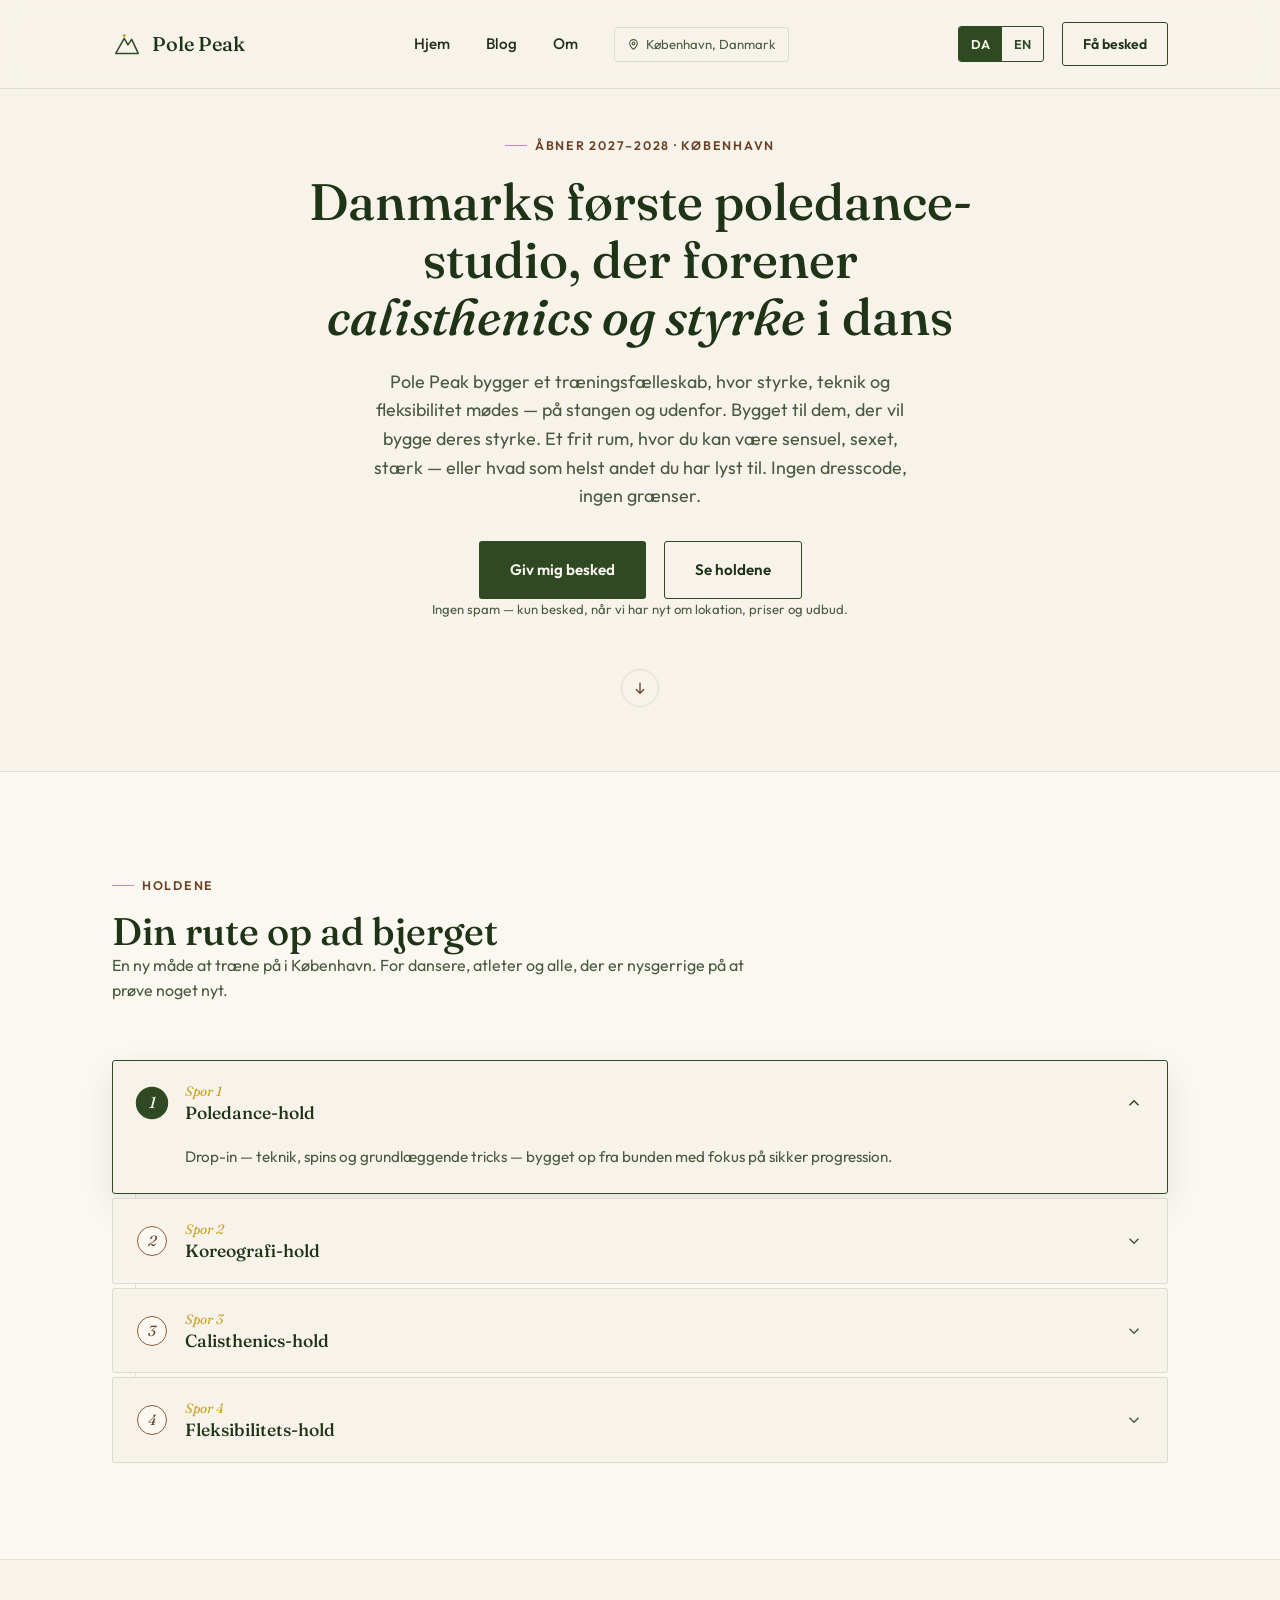
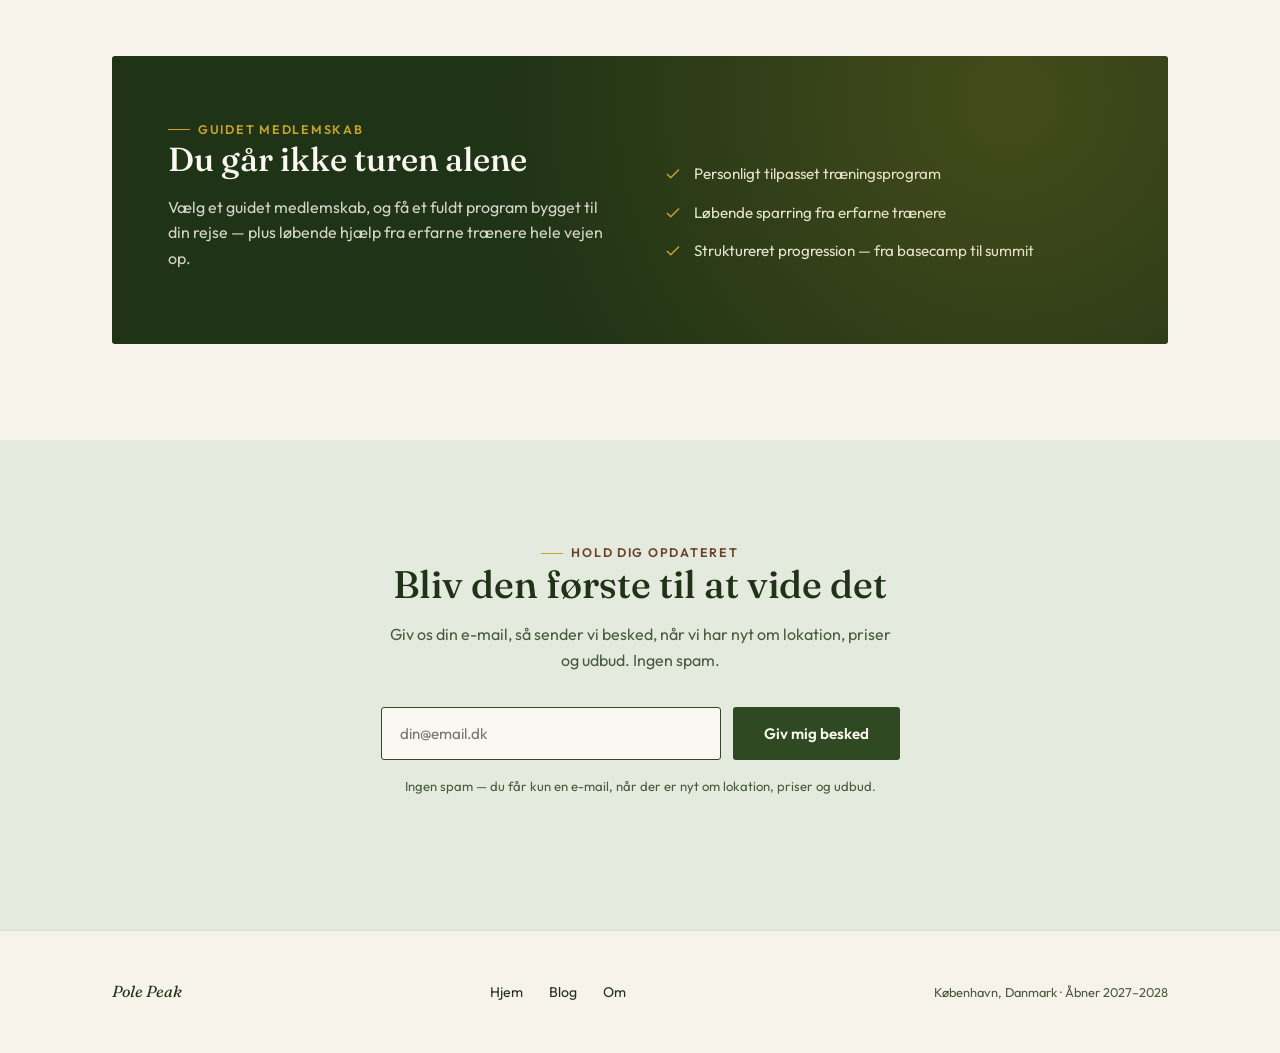
==== commit 6c876957: "new home" ====
--- a/index.html
+++ b/index.html
@@ -82,8 +82,9 @@
         <a href="/en" hreflang="en-DK" lang="en">EN</a>
       </div>
       <a href="#signup" class="nav-cta">Få besked</a>
-      <button class="nav-toggle" aria-label="Åbn menu">
-        <svg width="18" height="18" viewBox="0 0 24 24" fill="none" stroke="#2F4A22" stroke-width="2"><path d="M3 6h18M3 12h18M3 18h18"/></svg>
+      <button class="nav-toggle" aria-label="Åbn menu" aria-expanded="false">
+        <svg class="icon-open" width="18" height="18" viewBox="0 0 24 24" fill="none" stroke="#2F4A22" stroke-width="2"><path d="M3 6h18M3 12h18M3 18h18"/></svg>
+        <svg class="icon-close" width="18" height="18" viewBox="0 0 24 24" fill="none" stroke="#2F4A22" stroke-width="2"><path d="M6 6l12 12M18 6L6 18"/></svg>
       </button>
     </div>
   </div>
@@ -93,7 +94,7 @@
 
   <!-- HERO -->
   <section class="hero">
-    <div class="container hero-inner">
+    <div class="container hero-inner no-visual">
       <div class="hero-copy">
         <span class="eyebrow">Åbner 2027–2028 · København</span>
         <h1>Danmarks første poledance-studio, der forener <span class="italic-accent">calisthenics og styrke</span> i dans</h1>
@@ -106,20 +107,6 @@
         <a href="#trail" class="hero-scrollcue" aria-label="Scroll til holdene">
           <svg viewBox="0 0 24 24" fill="none" stroke="currentColor" stroke-width="2"><path d="M12 4v16M6 14l6 6 6-6"/></svg>
         </a>
-      </div>
-
-      <div class="hero-visual">
-        <div class="hero-orbit" aria-hidden="true">
-          <svg viewBox="0 0 460 460" xmlns="http://www.w3.org/2000/svg">
-            <circle cx="230" cy="230" r="212" fill="none" style="stroke:var(--wood-deep)" stroke-width="1.4" stroke-dasharray="2 11" stroke-linecap="round" opacity="0.45"/>
-            <circle cx="230" cy="16" r="5" style="fill:var(--gold)"/>
-            <circle cx="442" cy="230" r="4" style="fill:var(--wood)"/>
-            <circle cx="230" cy="444" r="4" style="fill:var(--sage)"/>
-          </svg>
-        </div>
-        <div class="hero-art">
-          <img src="/images/pole-banner.png" alt="Illustration af poledanser, Pole Peak København" width="1080" height="1350" loading="eager" fetchpriority="high">
-        </div>
       </div>
     </div>
   </section>
@@ -266,6 +253,28 @@
 <script>
   document.body.classList.add('js-ready');
 
+  // Mobile menu
+  const navToggle = document.querySelector('.nav-toggle');
+  const navEl = document.querySelector('.nav');
+  if (navToggle && navEl) {
+    navToggle.addEventListener('click', () => {
+      const isOpen = navEl.classList.toggle('is-open');
+      navToggle.setAttribute('aria-expanded', isOpen ? 'true' : 'false');
+    });
+    navEl.querySelectorAll('.nav-links a').forEach((a) => {
+      a.addEventListener('click', () => {
+        navEl.classList.remove('is-open');
+        navToggle.setAttribute('aria-expanded', 'false');
+      });
+    });
+    document.addEventListener('keydown', (e) => {
+      if (e.key === 'Escape') {
+        navEl.classList.remove('is-open');
+        navToggle.setAttribute('aria-expanded', 'false');
+      }
+    });
+  }
+
   // Scroll progress bar
   const scrollBar = document.querySelector('.scroll-progress');
   function updateScrollProgress() {
@@ -366,4 +375,4 @@
 </script>
 
 </body>
-</html>
+</html>
--- a/site.css
+++ b/site.css
@@ -941,3 +941,87 @@
   .trailmap-panel { padding: 0 18px 20px 62px; }
   .hero-visual { max-width: 320px; }
 }
+
+/* =========================================================
+   Homepage v2 — mobile menu + image hardening fixes
+   Appended only. Nothing above this line has been modified.
+   ========================================================= */
+
+/* Mobile hamburger now actually opens the nav links as a dropdown */
+@media (max-width: 720px) {
+  .nav { position: fixed; }
+
+  .nav-toggle {
+    position: relative;
+    z-index: 2;
+  }
+
+  .nav-toggle .icon-close { display: none; }
+  .nav.is-open .nav-toggle .icon-open { display: none; }
+  .nav.is-open .nav-toggle .icon-close { display: block; }
+
+  .nav.is-open .nav-links {
+    display: flex;
+    flex-direction: column;
+    align-items: flex-start;
+    gap: 4px;
+    position: absolute;
+    top: 100%;
+    left: 0;
+    right: 0;
+    background: var(--cream);
+    padding: 12px 22px 24px;
+    border-bottom: 1px solid var(--line);
+    box-shadow: var(--shadow-soft);
+  }
+
+  .nav.is-open .nav-links a {
+    width: 100%;
+    padding: 12px 0;
+    border-bottom: 1px solid var(--line);
+    font-size: 1.02rem;
+  }
+
+  .nav.is-open .nav-links a:last-of-type { border-bottom: none; }
+
+  .nav.is-open .nav-location {
+    display: flex;
+    margin-top: 6px;
+    width: fit-content;
+  }
+}
+
+/* Hero image: explicit sizing so it can never collapse to zero height,
+   independent of grid/flex context on any screen size. */
+.hero-visual {
+  width: 100%;
+}
+
+.hero-visual .hero-art {
+  width: 100%;
+}
+
+.hero-visual .hero-art img {
+  min-height: 240px;
+}
+
+@media (max-width: 480px) {
+  .hero-visual .hero-art img { min-height: 200px; }
+}
+/* ---------- Hero: no-visual variant (image removed, copy centered) ---------- */
+.hero-inner.no-visual {
+  grid-template-columns: 1fr;
+  justify-items: center;
+  max-width: 760px;
+  margin: 0 auto;
+  text-align: center;
+}
+
+.hero-inner.no-visual .hero-copy p.lead {
+  margin-left: auto;
+  margin-right: auto;
+}
+
+.hero-inner.no-visual .hero-actions {
+  justify-content: center;
+}
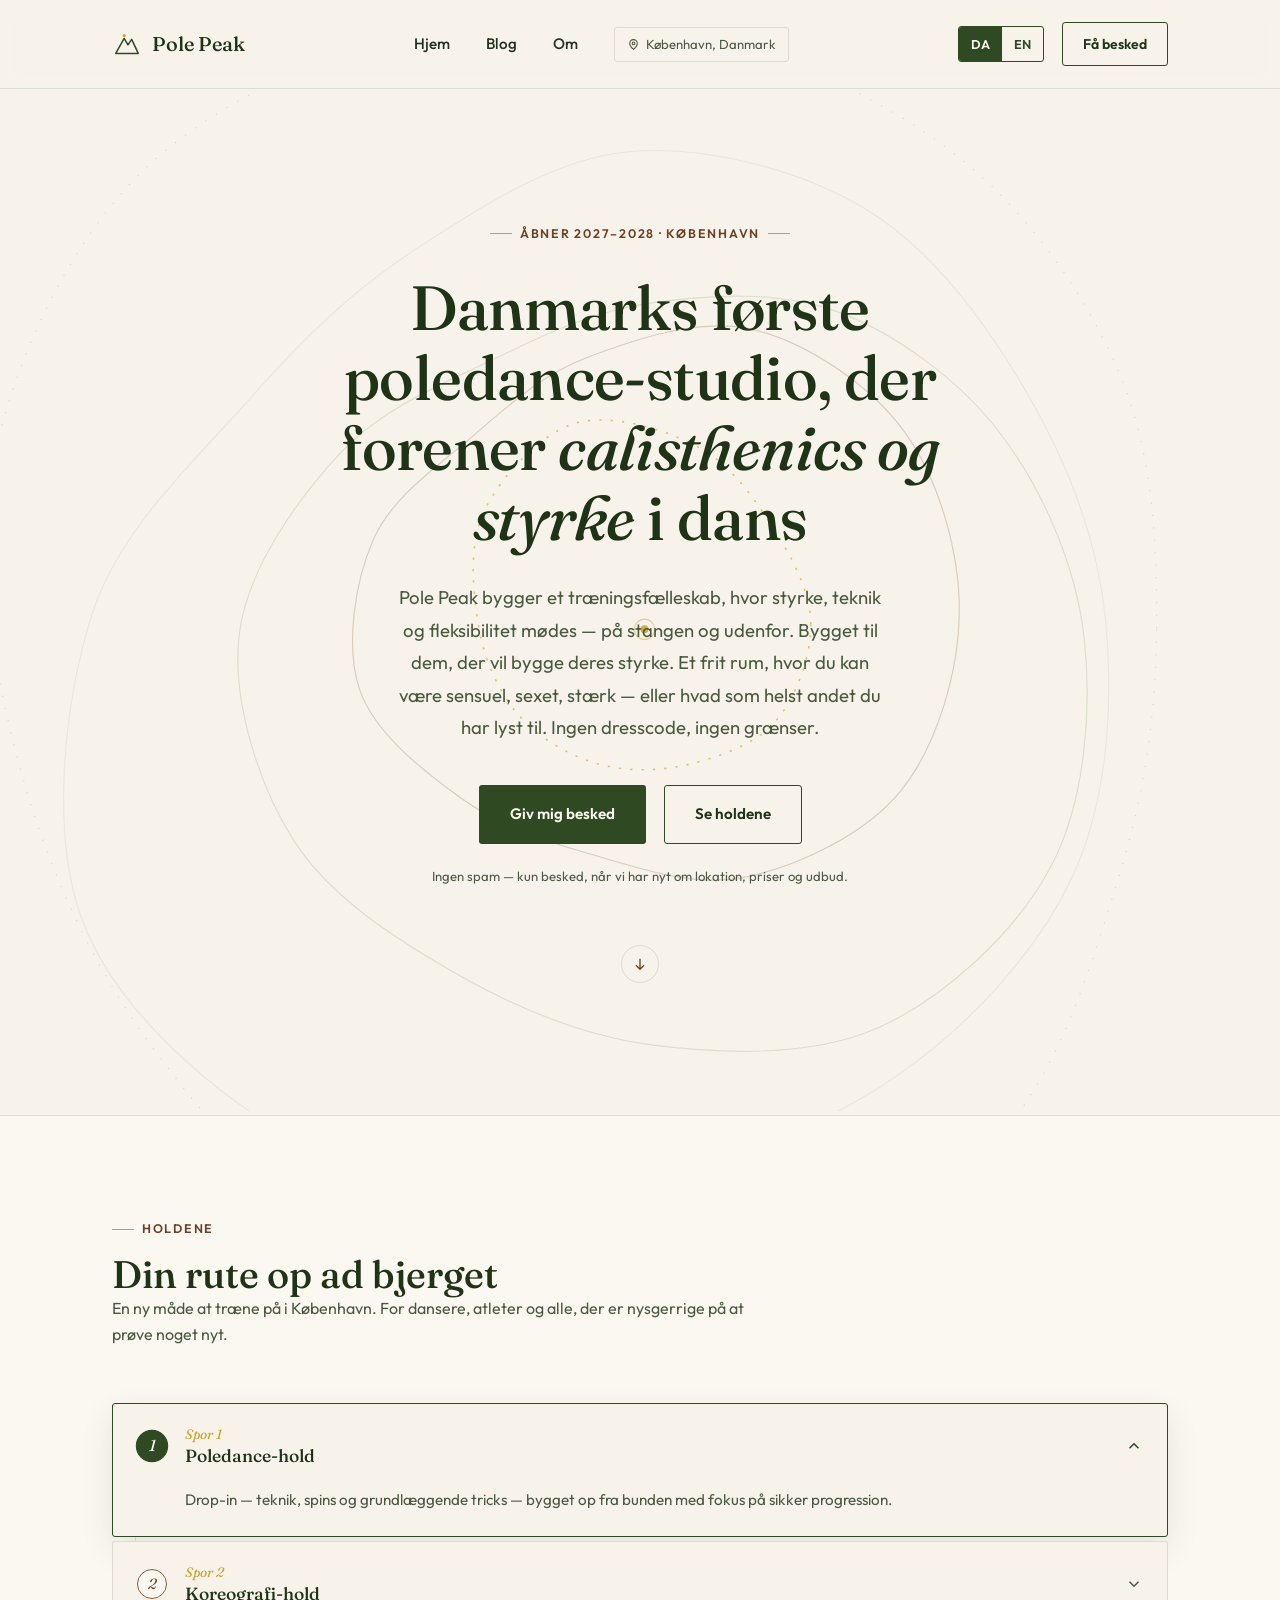
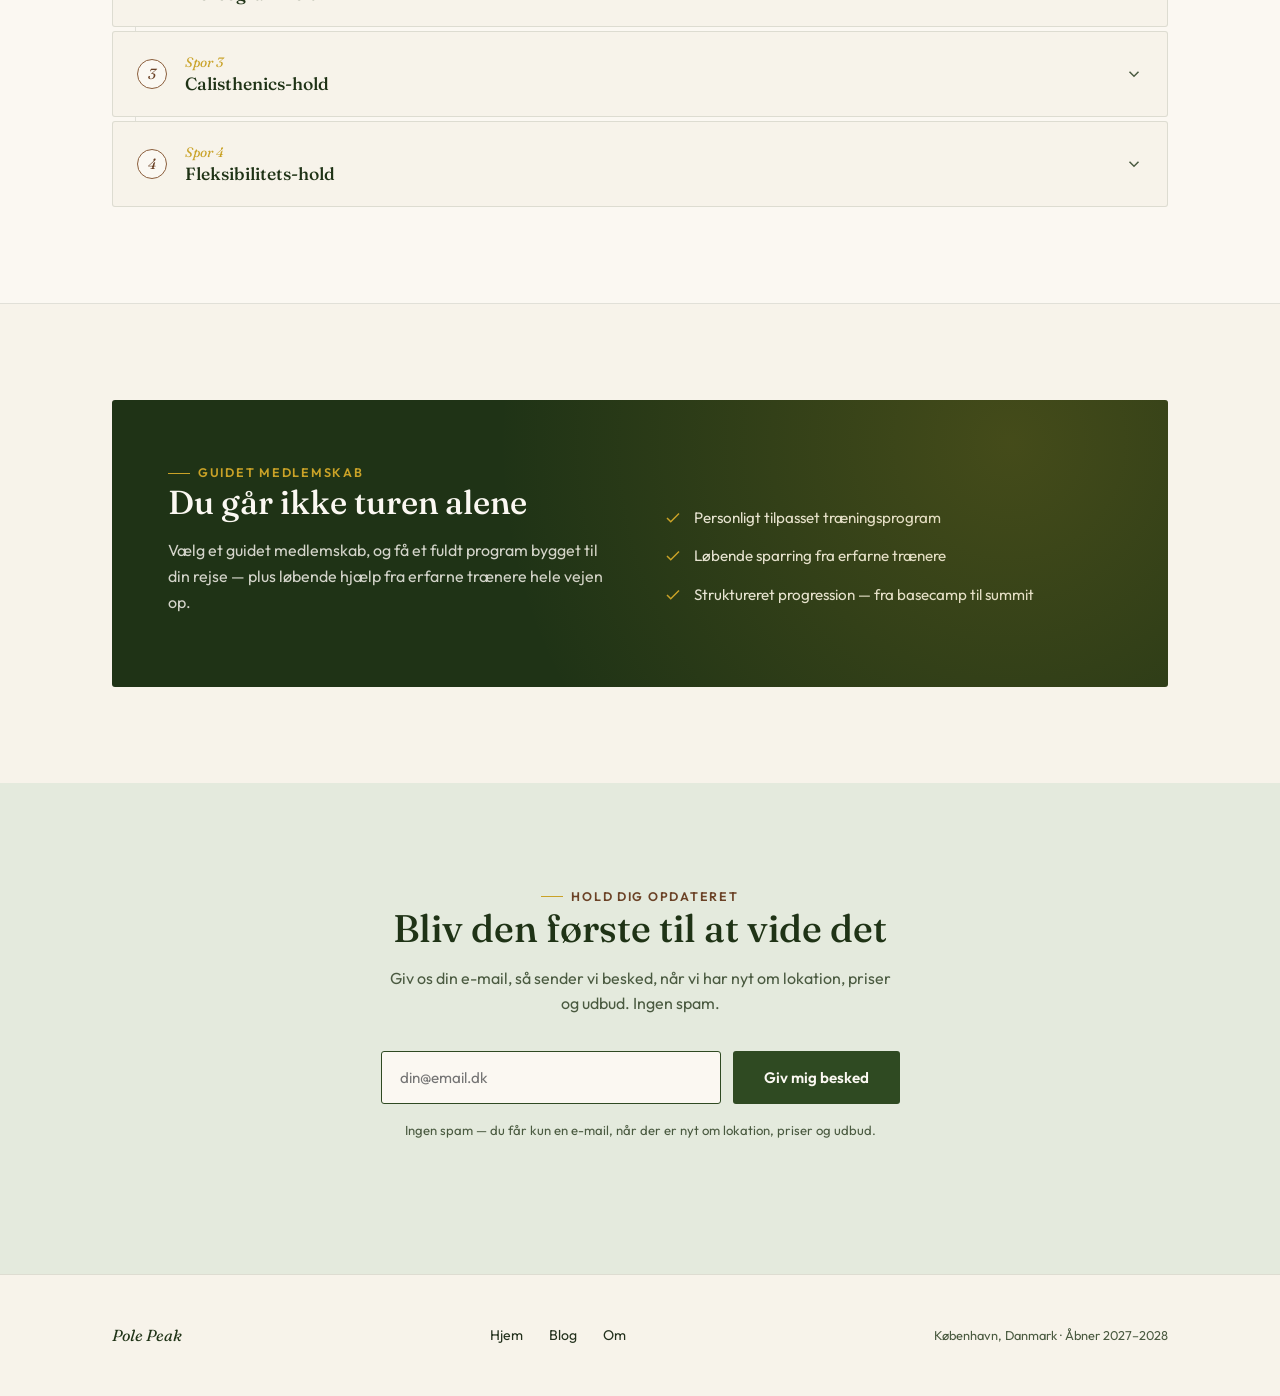
==== commit 19179d6f: "newh ome" ====
--- a/index.html
+++ b/index.html
@@ -93,10 +93,19 @@
 <main>
 
   <!-- HERO -->
-  <section class="hero">
+  <section class="hero hero-centered">
+      <svg class="hero-contours" viewBox="0 0 1200 900" xmlns="http://www.w3.org/2000/svg" aria-hidden="true">
+        <path d="M 1055.8 475.0 C 1055.3 548.3 1045.6 619.0 1022.3 694.0 C 998.9 769.0 972.9 860.1 915.6 925.0 C 858.4 990.0 766.8 1063.4 678.9 1083.6 C 591.0 1103.8 472.0 1084.5 388.4 1046.2 C 304.8 1007.9 232.5 926.6 177.3 853.9 C 122.0 781.3 81.4 697.0 56.7 610.2 C 31.9 523.3 12.1 421.8 28.5 332.9 C 44.9 244.0 92.5 140.9 155.2 76.5 C 217.9 12.2 319.3 -33.0 404.7 -53.1 C 490.2 -73.2 587.4 -63.7 668.0 -44.1 C 748.7 -24.5 828.9 14.6 888.5 64.3 C 948.0 114.1 997.3 186.0 1025.2 254.5 C 1053.1 322.9 1056.3 401.7 1055.8 475.0 Z" style="fill:none;stroke:var(--forest);stroke-width:1;stroke-dasharray:1 10;opacity:0.16"/>
+        <path d="M 1010.6 465.0 C 1017.7 536.4 1013.4 623.9 982.3 691.5 C 951.3 759.1 889.6 826.1 824.2 870.6 C 758.8 915.1 674.3 947.5 590.0 958.4 C 505.7 969.2 397.9 972.0 318.2 935.8 C 238.5 899.6 145.5 819.6 111.7 741.1 C 77.9 662.7 91.5 543.2 115.4 465.0 C 139.4 386.8 207.7 326.1 255.5 271.9 C 303.3 217.6 346.4 176.0 402.1 139.6 C 457.9 103.2 523.9 59.5 590.0 53.6 C 656.1 47.6 740.3 68.8 798.6 103.8 C 856.8 138.7 904.2 203.0 939.5 263.2 C 974.9 323.4 1003.5 393.6 1010.6 465.0 Z" style="fill:none;stroke:var(--line);stroke-width:1;opacity:0.5"/>
+        <path d="M 991.6 480.0 C 999.1 543.6 993.2 626.0 962.9 683.7 C 932.7 741.5 868.9 800.3 810.1 826.6 C 751.3 852.9 672.1 849.6 610.0 841.6 C 547.9 833.6 490.1 808.6 437.6 778.6 C 385.1 748.7 326.8 711.7 294.9 661.9 C 263.0 612.2 239.7 536.9 246.3 480.0 C 252.8 423.1 297.0 361.3 334.2 320.8 C 371.5 280.3 423.8 259.5 469.8 237.2 C 515.8 214.8 559.2 194.0 610.0 186.9 C 660.8 179.9 723.3 175.7 774.6 194.9 C 825.9 214.1 881.8 254.7 917.9 302.2 C 954.1 349.7 984.1 416.4 991.6 480.0 Z" style="fill:none;stroke:var(--sage);stroke-width:1;opacity:0.3"/>
+        <path d="M 881.7 460.0 C 881.2 512.8 861.8 578.5 830.1 617.5 C 798.5 656.5 737.8 684.7 691.8 693.9 C 645.9 703.1 595.9 684.4 554.4 672.8 C 512.9 661.2 476.3 648.4 442.6 624.3 C 409.0 600.2 365.6 566.4 352.6 528.2 C 339.7 490.1 348.4 432.5 364.9 395.4 C 381.3 358.3 419.9 332.3 451.2 305.6 C 482.5 279.0 511.4 251.3 552.7 235.4 C 594.0 219.5 652.3 199.5 699.0 210.3 C 745.8 221.1 802.8 258.8 833.2 300.5 C 863.7 342.1 882.2 407.2 881.7 460.0 Z" style="fill:none;stroke:var(--wood-deep);stroke-width:1;opacity:0.22"/>
+        <path d="M 750.7 470.0 C 751.1 498.6 737.6 535.8 719.2 556.6 C 700.8 577.4 667.0 588.6 640.5 594.7 C 614.0 600.7 584.9 600.5 560.1 592.9 C 535.2 585.3 508.5 569.4 491.4 548.9 C 474.2 528.4 461.9 499.8 457.2 470.0 C 452.4 440.2 448.5 399.7 462.7 370.3 C 477.0 340.8 511.2 302.6 542.6 293.2 C 573.9 283.8 621.7 298.5 650.8 313.8 C 679.8 329.1 700.4 358.9 717.1 384.9 C 733.8 411.0 750.4 441.4 750.7 470.0 Z" style="fill:none;stroke:var(--gold);stroke-width:1.4;stroke-dasharray:2 8;opacity:0.6"/>
+        <circle cx="604" cy="475" r="3.5" style="fill:var(--gold);opacity:0.85"/>
+        <circle cx="604" cy="475" r="9" style="fill:none;stroke:var(--gold);stroke-width:1;opacity:0.45"/>
+      </svg>
     <div class="container hero-inner no-visual">
       <div class="hero-copy">
-        <span class="eyebrow">Åbner 2027–2028 · København</span>
+        <span class="eyebrow eyebrow-center">Åbner 2027–2028 · København</span>
         <h1>Danmarks første poledance-studio, der forener <span class="italic-accent">calisthenics og styrke</span> i dans</h1>
         <p class="lead">Pole Peak bygger et træningsfælleskab, hvor styrke, teknik og fleksibilitet mødes — på stangen og udenfor. Bygget til dem, der vil bygge deres styrke. Et frit rum, hvor du kan være sensuel, sexet, stærk — eller hvad som helst andet du har lyst til. Ingen dresscode, ingen grænser.</p>
         <div class="hero-actions">
--- a/site.css
+++ b/site.css
@@ -1025,3 +1025,101 @@
 .hero-inner.no-visual .hero-actions {
   justify-content: center;
 }
+
+/* ---------- Hero: centered signature redesign (topographic contours) ---------- */
+.hero.hero-centered {
+  padding: 128px 0 132px;
+}
+
+.hero-contours {
+  position: absolute;
+  top: 50%;
+  left: 50%;
+  width: 1360px;
+  max-width: none;
+  height: auto;
+  transform: translate(-50%, -50%);
+  z-index: 0;
+  pointer-events: none;
+}
+
+.hero-centered .hero-inner.no-visual {
+  position: relative;
+  z-index: 1;
+  max-width: 800px;
+}
+
+.hero-centered .hero-copy .eyebrow-center {
+  justify-content: center;
+}
+
+.hero-centered .hero-copy .eyebrow-center::after {
+  content: "";
+  width: 22px;
+  height: 1px;
+  background: var(--gold);
+}
+
+.hero-centered .hero-copy h1 {
+  margin: 30px 0 28px;
+  font-size: clamp(2.5rem, 5.2vw, 3.9rem);
+  letter-spacing: -0.01em;
+}
+
+.hero-centered .hero-copy p.lead {
+  margin: 0 auto 42px;
+  font-size: 1.16rem;
+  line-height: 1.75;
+  max-width: 42ch;
+}
+
+.hero-centered .hero-actions {
+  margin-bottom: 22px;
+}
+
+.hero-centered .hero-note {
+  margin-bottom: 58px;
+}
+
+.hero-centered .hero-scrollcue {
+  margin: 0 auto;
+}
+
+/* Staged entrance on load — hero sits above the fold, so this plays immediately
+   rather than on scroll (the .reveal/IntersectionObserver pattern used elsewhere) */
+.hero-centered .hero-copy > * {
+  opacity: 0;
+  transform: translateY(14px);
+  animation: heroRise 0.8s var(--ease) forwards;
+}
+
+.hero-centered .hero-copy > .eyebrow-center { animation-delay: 0.05s; }
+.hero-centered .hero-copy > h1 { animation-delay: 0.16s; }
+.hero-centered .hero-copy > p.lead { animation-delay: 0.28s; }
+.hero-centered .hero-copy > .hero-actions { animation-delay: 0.40s; }
+.hero-centered .hero-copy > p.hero-note { animation-delay: 0.50s; }
+.hero-centered .hero-copy > .hero-scrollcue { animation-delay: 0.60s; }
+
+@keyframes heroRise {
+  to { opacity: 1; transform: translateY(0); }
+}
+
+@media (prefers-reduced-motion: reduce) {
+  .hero-centered .hero-copy > * {
+    animation: none;
+    opacity: 1;
+    transform: none;
+  }
+}
+
+@media (max-width: 720px) {
+  .hero.hero-centered { padding: 96px 0 88px; }
+  .hero-contours { width: 900px; }
+  .hero-centered .hero-copy h1 { margin: 22px 0 20px; }
+  .hero-centered .hero-copy p.lead { margin-bottom: 32px; }
+  .hero-centered .hero-note { margin-bottom: 40px; }
+}
+
+@media (max-width: 480px) {
+  .hero-contours { width: 680px; }
+}
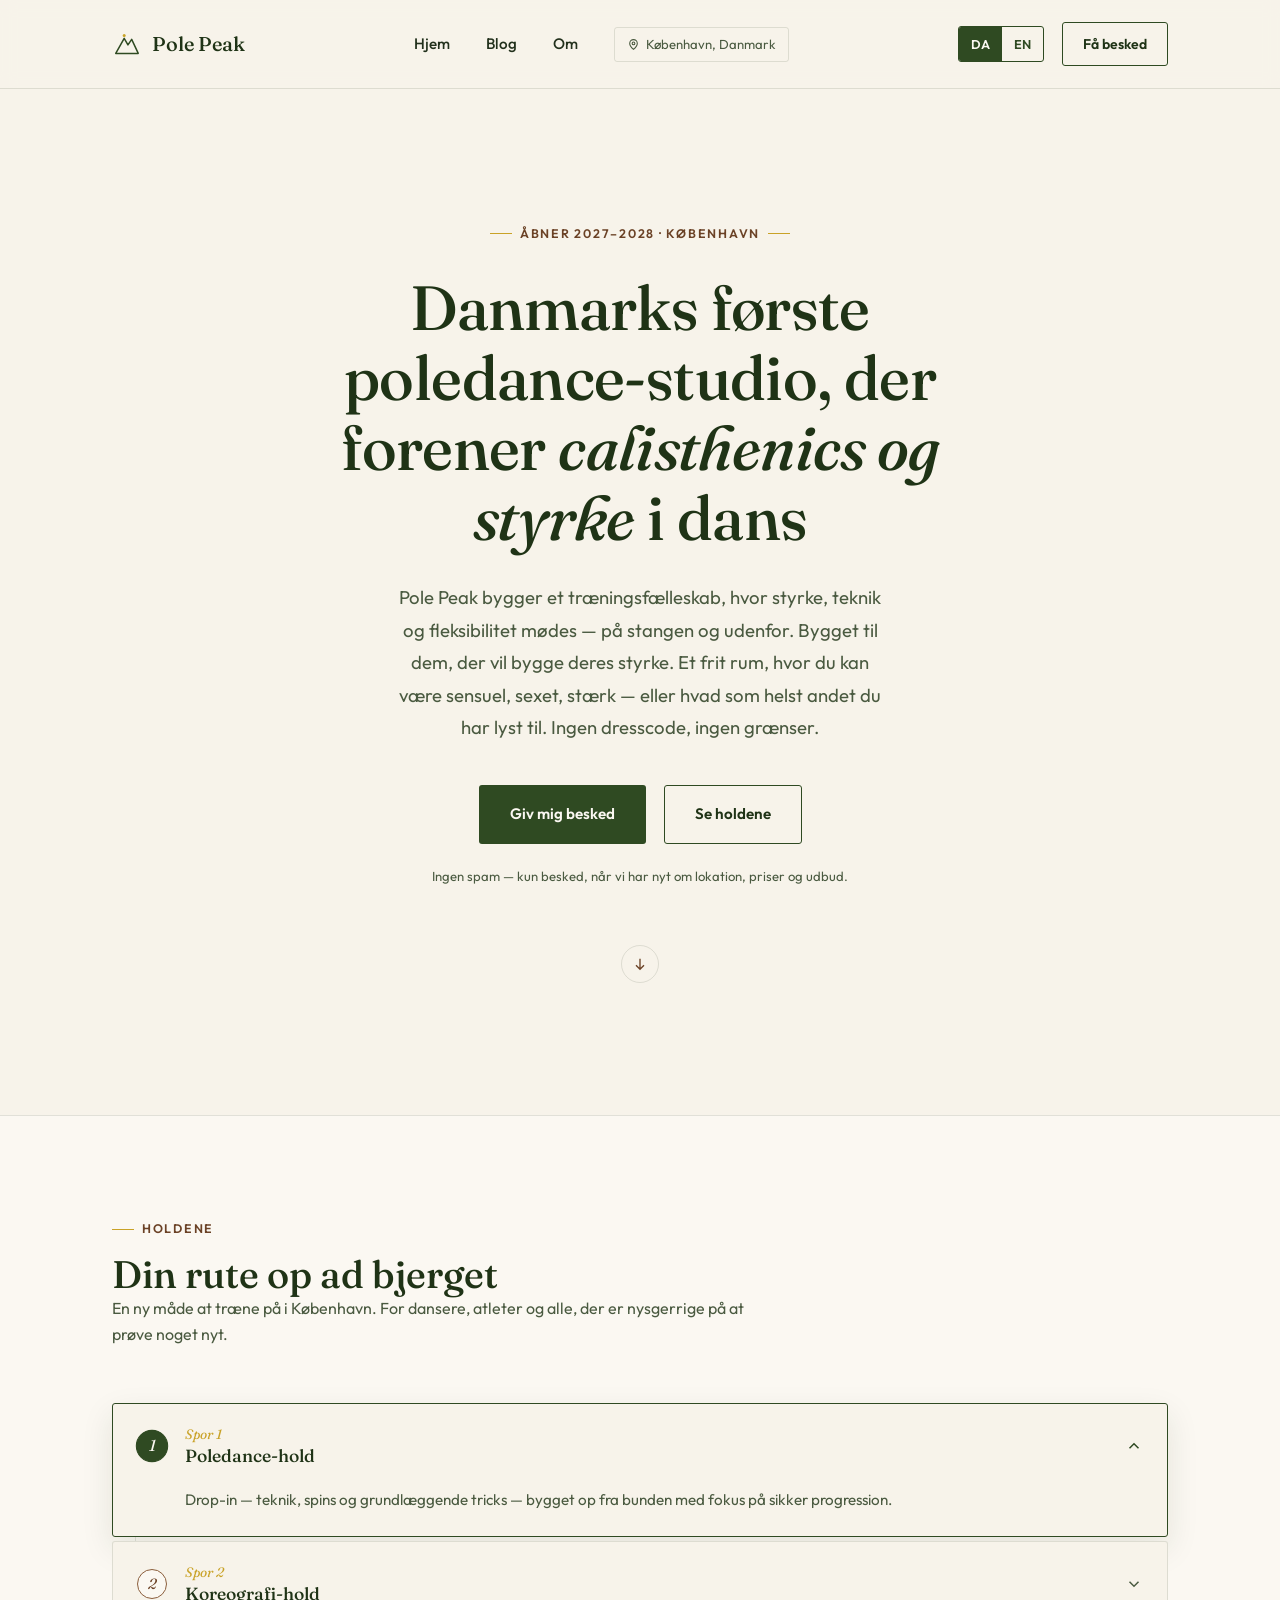
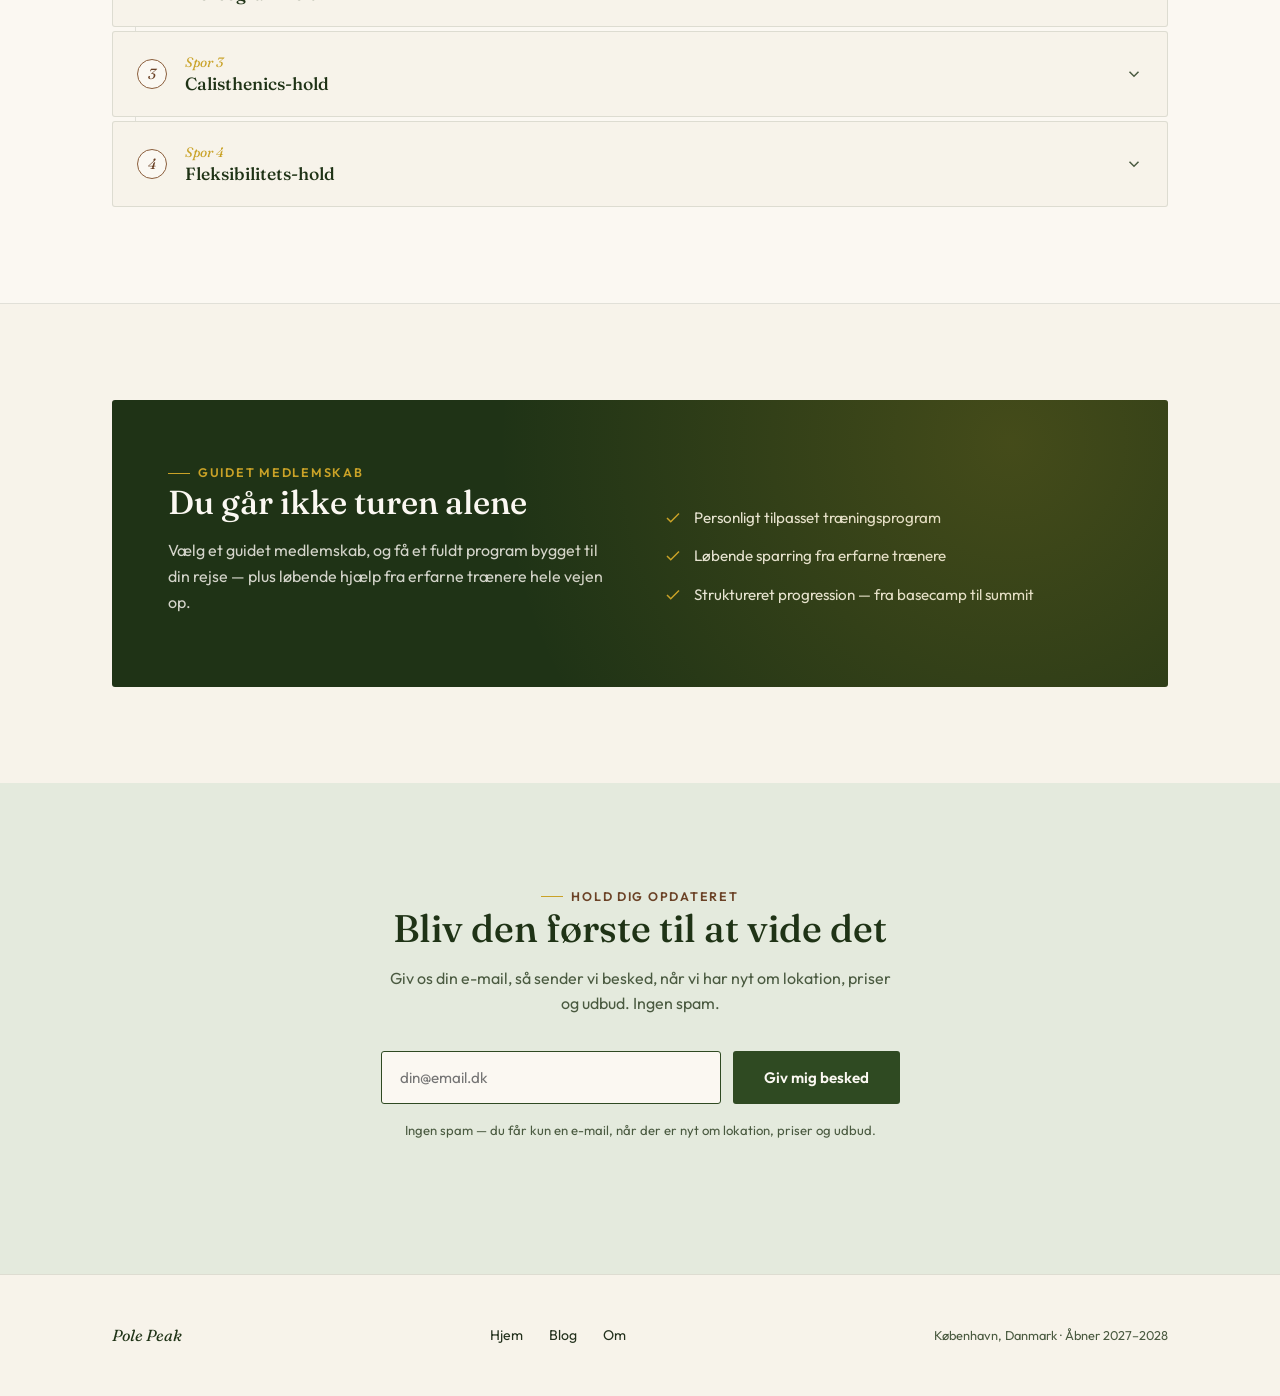
==== commit 153b178c: "test" ====
--- a/index.html
+++ b/index.html
@@ -94,15 +94,6 @@
 
   <!-- HERO -->
   <section class="hero hero-centered">
-      <svg class="hero-contours" viewBox="0 0 1200 900" xmlns="http://www.w3.org/2000/svg" aria-hidden="true">
-        <path d="M 1055.8 475.0 C 1055.3 548.3 1045.6 619.0 1022.3 694.0 C 998.9 769.0 972.9 860.1 915.6 925.0 C 858.4 990.0 766.8 1063.4 678.9 1083.6 C 591.0 1103.8 472.0 1084.5 388.4 1046.2 C 304.8 1007.9 232.5 926.6 177.3 853.9 C 122.0 781.3 81.4 697.0 56.7 610.2 C 31.9 523.3 12.1 421.8 28.5 332.9 C 44.9 244.0 92.5 140.9 155.2 76.5 C 217.9 12.2 319.3 -33.0 404.7 -53.1 C 490.2 -73.2 587.4 -63.7 668.0 -44.1 C 748.7 -24.5 828.9 14.6 888.5 64.3 C 948.0 114.1 997.3 186.0 1025.2 254.5 C 1053.1 322.9 1056.3 401.7 1055.8 475.0 Z" style="fill:none;stroke:var(--forest);stroke-width:1;stroke-dasharray:1 10;opacity:0.16"/>
-        <path d="M 1010.6 465.0 C 1017.7 536.4 1013.4 623.9 982.3 691.5 C 951.3 759.1 889.6 826.1 824.2 870.6 C 758.8 915.1 674.3 947.5 590.0 958.4 C 505.7 969.2 397.9 972.0 318.2 935.8 C 238.5 899.6 145.5 819.6 111.7 741.1 C 77.9 662.7 91.5 543.2 115.4 465.0 C 139.4 386.8 207.7 326.1 255.5 271.9 C 303.3 217.6 346.4 176.0 402.1 139.6 C 457.9 103.2 523.9 59.5 590.0 53.6 C 656.1 47.6 740.3 68.8 798.6 103.8 C 856.8 138.7 904.2 203.0 939.5 263.2 C 974.9 323.4 1003.5 393.6 1010.6 465.0 Z" style="fill:none;stroke:var(--line);stroke-width:1;opacity:0.5"/>
-        <path d="M 991.6 480.0 C 999.1 543.6 993.2 626.0 962.9 683.7 C 932.7 741.5 868.9 800.3 810.1 826.6 C 751.3 852.9 672.1 849.6 610.0 841.6 C 547.9 833.6 490.1 808.6 437.6 778.6 C 385.1 748.7 326.8 711.7 294.9 661.9 C 263.0 612.2 239.7 536.9 246.3 480.0 C 252.8 423.1 297.0 361.3 334.2 320.8 C 371.5 280.3 423.8 259.5 469.8 237.2 C 515.8 214.8 559.2 194.0 610.0 186.9 C 660.8 179.9 723.3 175.7 774.6 194.9 C 825.9 214.1 881.8 254.7 917.9 302.2 C 954.1 349.7 984.1 416.4 991.6 480.0 Z" style="fill:none;stroke:var(--sage);stroke-width:1;opacity:0.3"/>
-        <path d="M 881.7 460.0 C 881.2 512.8 861.8 578.5 830.1 617.5 C 798.5 656.5 737.8 684.7 691.8 693.9 C 645.9 703.1 595.9 684.4 554.4 672.8 C 512.9 661.2 476.3 648.4 442.6 624.3 C 409.0 600.2 365.6 566.4 352.6 528.2 C 339.7 490.1 348.4 432.5 364.9 395.4 C 381.3 358.3 419.9 332.3 451.2 305.6 C 482.5 279.0 511.4 251.3 552.7 235.4 C 594.0 219.5 652.3 199.5 699.0 210.3 C 745.8 221.1 802.8 258.8 833.2 300.5 C 863.7 342.1 882.2 407.2 881.7 460.0 Z" style="fill:none;stroke:var(--wood-deep);stroke-width:1;opacity:0.22"/>
-        <path d="M 750.7 470.0 C 751.1 498.6 737.6 535.8 719.2 556.6 C 700.8 577.4 667.0 588.6 640.5 594.7 C 614.0 600.7 584.9 600.5 560.1 592.9 C 535.2 585.3 508.5 569.4 491.4 548.9 C 474.2 528.4 461.9 499.8 457.2 470.0 C 452.4 440.2 448.5 399.7 462.7 370.3 C 477.0 340.8 511.2 302.6 542.6 293.2 C 573.9 283.8 621.7 298.5 650.8 313.8 C 679.8 329.1 700.4 358.9 717.1 384.9 C 733.8 411.0 750.4 441.4 750.7 470.0 Z" style="fill:none;stroke:var(--gold);stroke-width:1.4;stroke-dasharray:2 8;opacity:0.6"/>
-        <circle cx="604" cy="475" r="3.5" style="fill:var(--gold);opacity:0.85"/>
-        <circle cx="604" cy="475" r="9" style="fill:none;stroke:var(--gold);stroke-width:1;opacity:0.45"/>
-      </svg>
     <div class="container hero-inner no-visual">
       <div class="hero-copy">
         <span class="eyebrow eyebrow-center">Åbner 2027–2028 · København</span>
--- a/site.css
+++ b/site.css
@@ -1031,18 +1031,6 @@
   padding: 128px 0 132px;
 }
 
-.hero-contours {
-  position: absolute;
-  top: 50%;
-  left: 50%;
-  width: 1360px;
-  max-width: none;
-  height: auto;
-  transform: translate(-50%, -50%);
-  z-index: 0;
-  pointer-events: none;
-}
-
 .hero-centered .hero-inner.no-visual {
   position: relative;
   z-index: 1;
@@ -1085,41 +1073,9 @@
   margin: 0 auto;
 }
 
-/* Staged entrance on load — hero sits above the fold, so this plays immediately
-   rather than on scroll (the .reveal/IntersectionObserver pattern used elsewhere) */
-.hero-centered .hero-copy > * {
-  opacity: 0;
-  transform: translateY(14px);
-  animation: heroRise 0.8s var(--ease) forwards;
-}
-
-.hero-centered .hero-copy > .eyebrow-center { animation-delay: 0.05s; }
-.hero-centered .hero-copy > h1 { animation-delay: 0.16s; }
-.hero-centered .hero-copy > p.lead { animation-delay: 0.28s; }
-.hero-centered .hero-copy > .hero-actions { animation-delay: 0.40s; }
-.hero-centered .hero-copy > p.hero-note { animation-delay: 0.50s; }
-.hero-centered .hero-copy > .hero-scrollcue { animation-delay: 0.60s; }
-
-@keyframes heroRise {
-  to { opacity: 1; transform: translateY(0); }
-}
-
-@media (prefers-reduced-motion: reduce) {
-  .hero-centered .hero-copy > * {
-    animation: none;
-    opacity: 1;
-    transform: none;
-  }
-}
-
 @media (max-width: 720px) {
   .hero.hero-centered { padding: 96px 0 88px; }
-  .hero-contours { width: 900px; }
   .hero-centered .hero-copy h1 { margin: 22px 0 20px; }
   .hero-centered .hero-copy p.lead { margin-bottom: 32px; }
   .hero-centered .hero-note { margin-bottom: 40px; }
 }
-
-@media (max-width: 480px) {
-  .hero-contours { width: 680px; }
-}
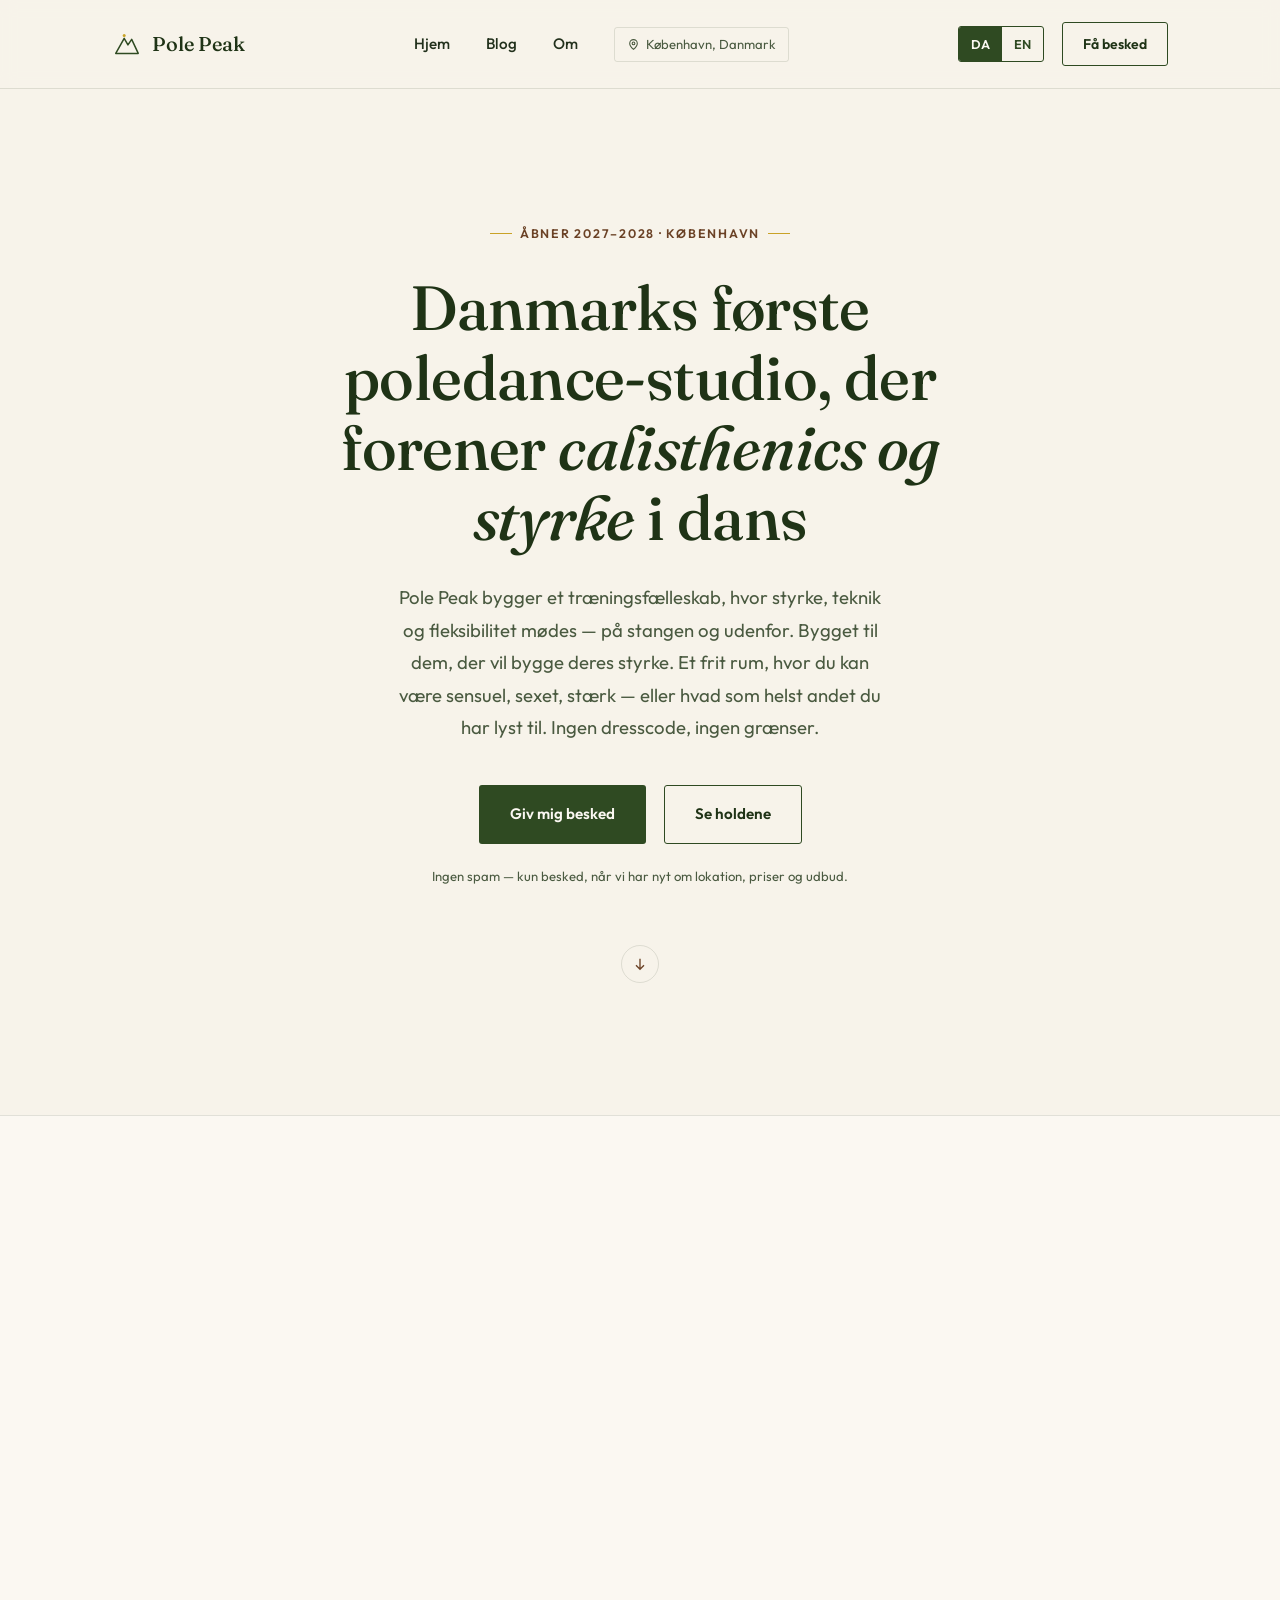
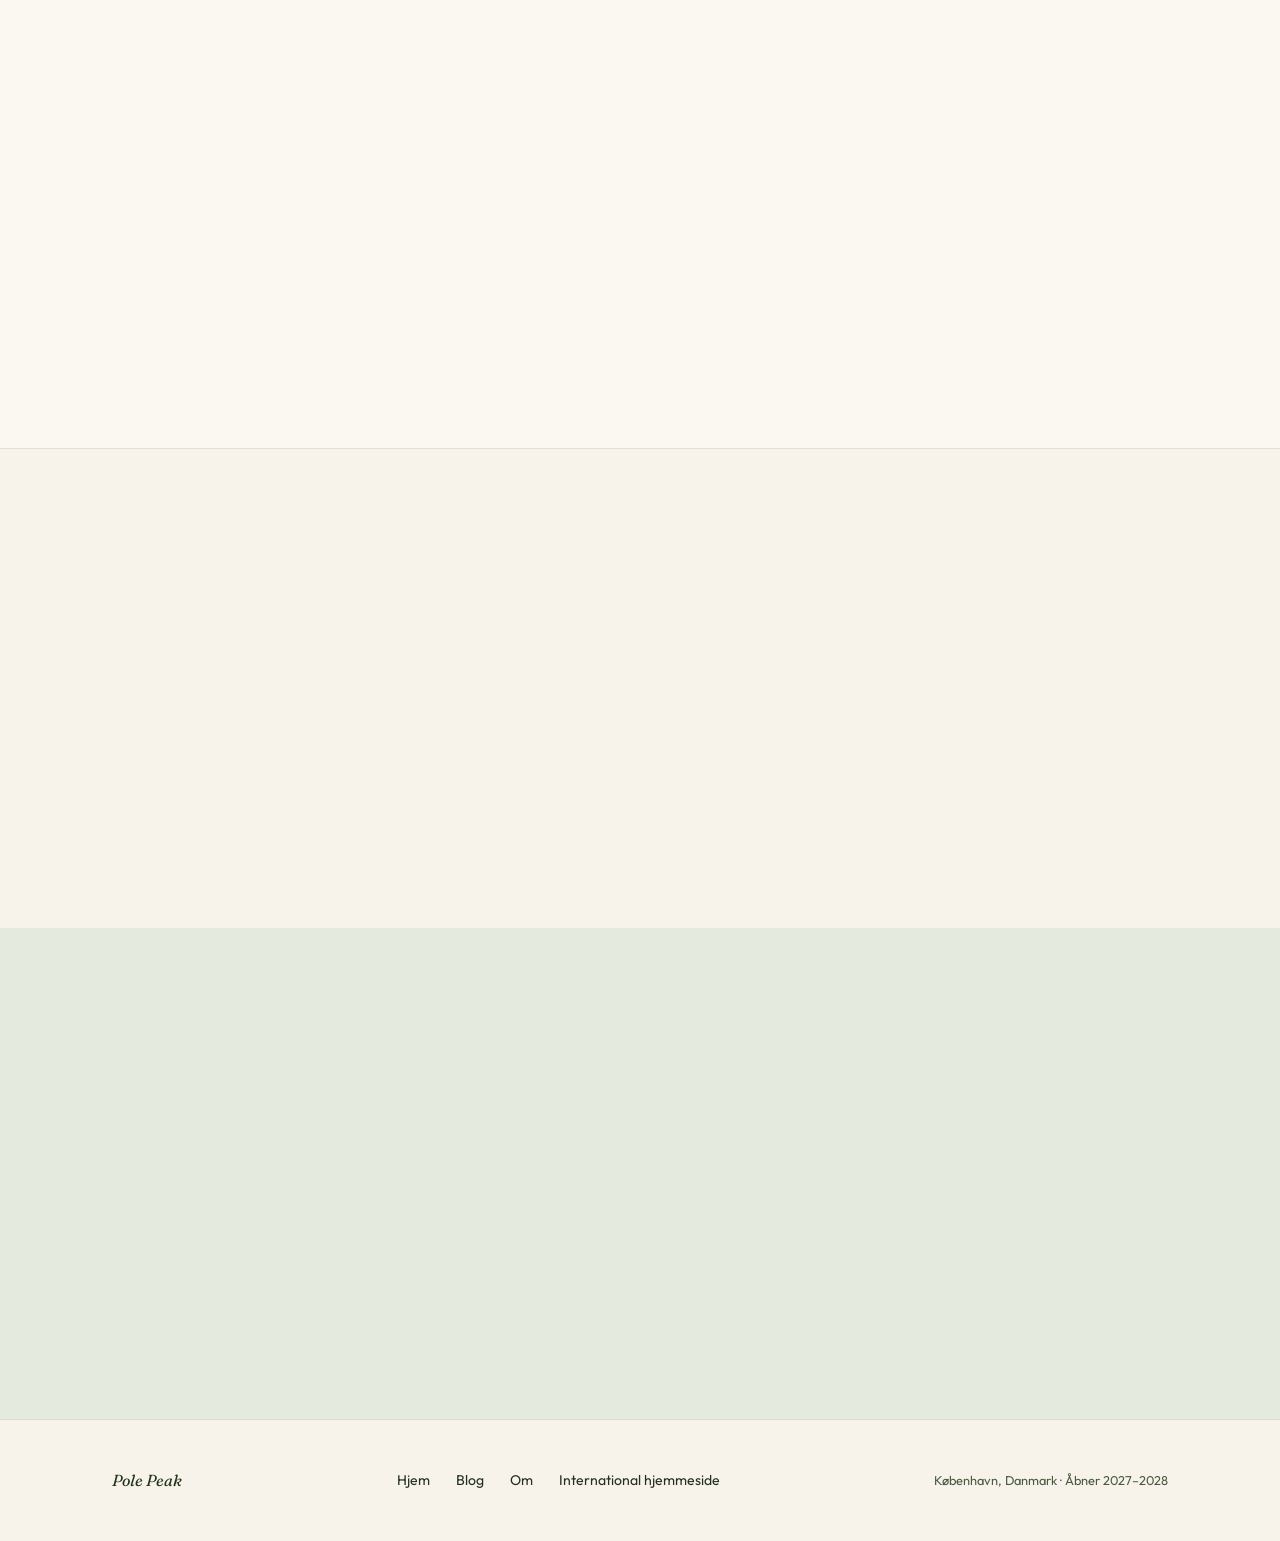
==== commit 9c478a9f: "footer" ====
--- a/index.html
+++ b/index.html
@@ -245,12 +245,13 @@
       <a href="/">Hjem</a>
       <a href="/blog">Blog</a>
       <a href="#om">Om</a>
+      <a href="https://polepeak.com">International hjemmeside</a>
     </div>
     <span class="footer-meta">København, Danmark · Åbner 2027–2028</span>
   </div>
 </footer>
 
-<script>
+<script type="bc51e96d6aa946101093df14-text/javascript">
   document.body.classList.add('js-ready');
 
   // Mobile menu
@@ -374,5 +375,5 @@
   }
 </script>
 
-</body>
+<script src="/cdn-cgi/scripts/7d0fa10a/cloudflare-static/rocket-loader.min.js" data-cf-settings="bc51e96d6aa946101093df14-|49" defer></script></body>
 </html>
